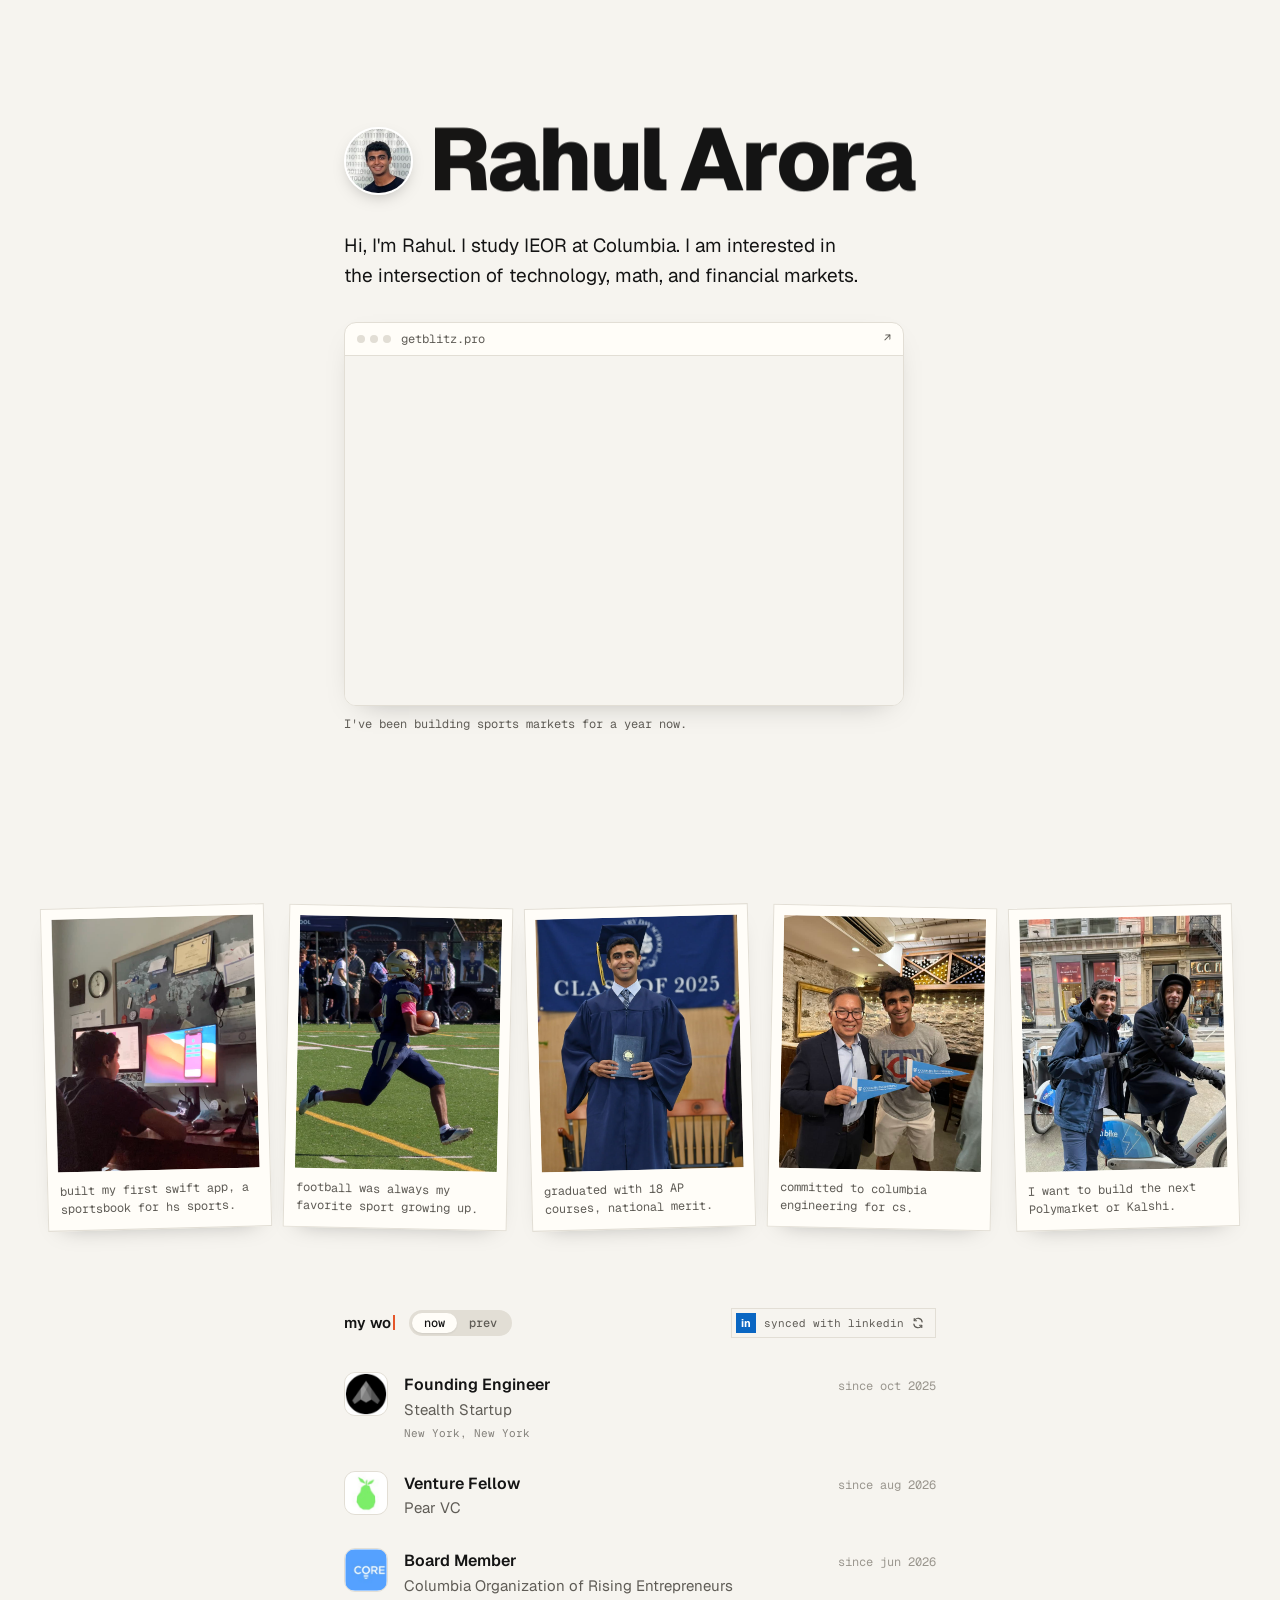
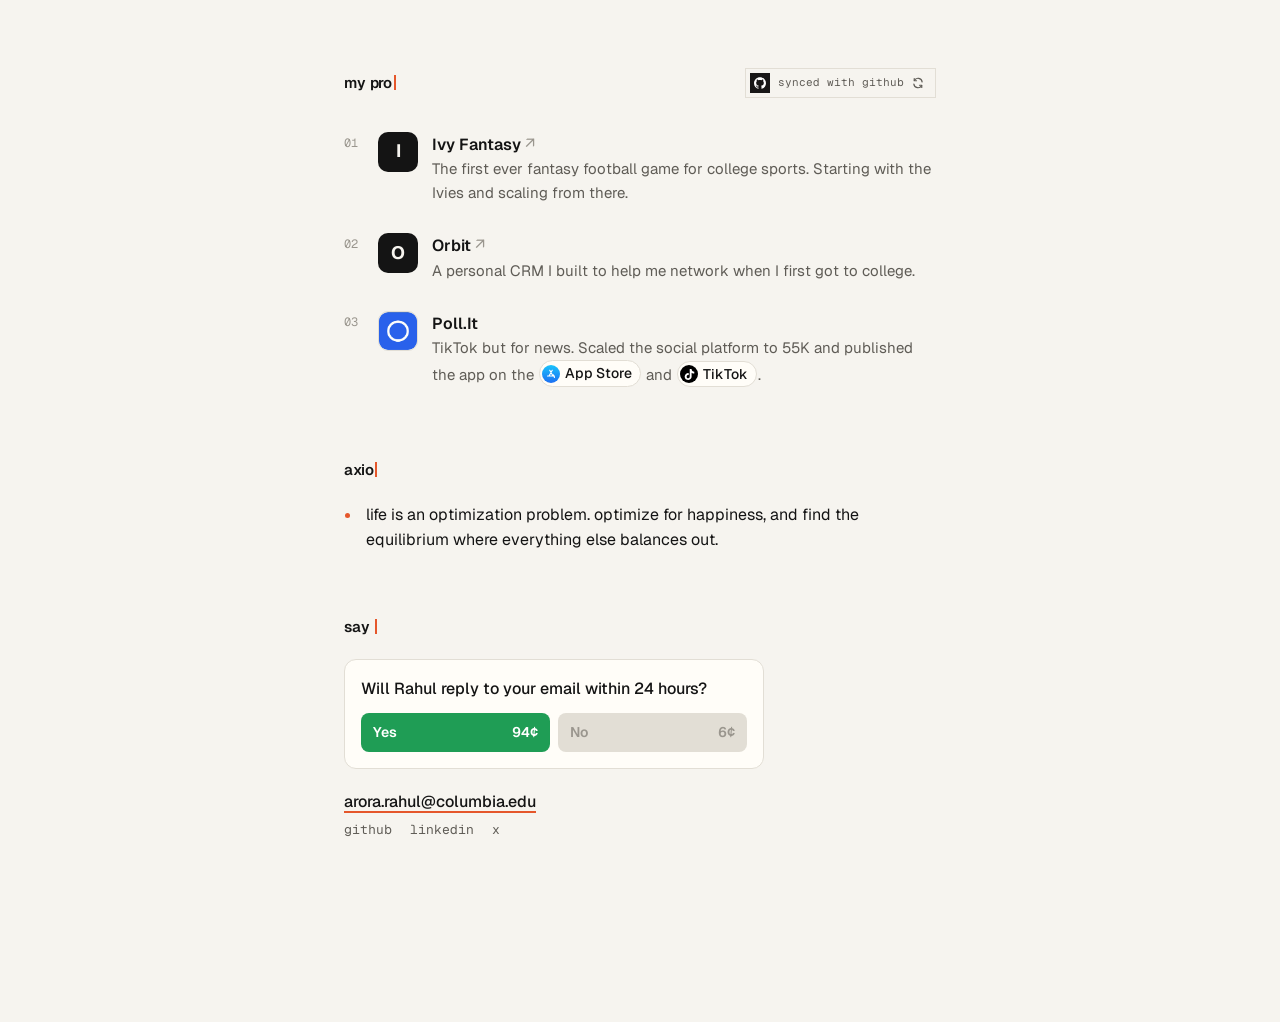
==== index.html @ 6a5eebfc "Rework projects: Ivy Fantasy, Orbit, Poll.It, plus a GitHub sync chip Co-Authored-By: Claude Opus 5." ====
<!DOCTYPE html>
<html lang="en">
<head>
    <meta charset="UTF-8">
    <meta name="viewport" content="width=device-width, initial-scale=1.0">
    <title>Rahul Arora</title>
    <meta name="description" content="Rahul Arora studies computer science at Columbia and builds products around markets, forecasting and sports.">
    <link rel="icon" type="image/png" href="favicon.png">
    <link rel="apple-touch-icon" href="favicon.png">
    <link rel="preconnect" href="https://fonts.googleapis.com">
    <link rel="preconnect" href="https://fonts.gstatic.com" crossorigin>
    <link href="https://fonts.googleapis.com/css2?family=Geist:wght@100..900&family=Geist+Mono:wght@400;500&display=swap" rel="stylesheet">
    <link rel="stylesheet" href="styles.css">
    <script>document.documentElement.classList.add('js');</script>
</head>
<body>
    <main class="page">

        <header class="hero">
            <h1 class="name" aria-label="Rahul Arora">
                <img class="avatar" src="avatar.jpg" alt="" width="240" height="240">
                <span class="word"><span class="l">R</span><span class="l">a</span><span class="l">h</span><span class="l">u</span><span class="l">l</span></span>
                <span class="word"><span class="l">A</span><span class="l">r</span><span class="l">o</span><span class="l">r</span><span class="l">a</span></span>
            </h1>
            <p class="intro">Hi, I'm Rahul. I study IEOR at Columbia. I am interested in the intersection of technology, math, and financial markets.</p>
            <figure class="site-preview">
                <a href="https://www.getblitz.pro/" target="_blank" rel="noopener noreferrer" aria-label="Open getblitz.pro">
                    <span class="sp-bar"><span class="sp-dots" aria-hidden="true"><i></i><i></i><i></i></span><span class="sp-url">getblitz.pro</span><span class="sp-open" aria-hidden="true">&nearr;</span></span>
                    <span class="sp-frame">
                        <iframe src="https://www.getblitz.pro/" title="Blitz website preview" loading="lazy" tabindex="-1" scrolling="no"></iframe>
                    </span>
                </a>
                <figcaption>I've been building sports markets for a year now.</figcaption>
            </figure>
        </header>

        <section class="block recap" aria-labelledby="recap">
            <div class="block-head">
                <h2 id="recap">my life.</h2>
                <div class="g-nav">
                    <button type="button" class="g-btn" data-dir="-1" aria-label="Previous photos">&larr;</button>
                    <button type="button" class="g-btn" data-dir="1" aria-label="Next photos">&rarr;</button>
                </div>
            </div>
            <ol class="gallery">
                <li class="g-card">
                    <figure>
                        <div class="g-media"><img src="gallery/coding.jpg" alt="Rahul coding at his desk in high school" loading="lazy"></div>
                        <figcaption>built my first swift app, a sportsbook for hs sports.</figcaption>
                    </figure>
                </li>
                <li class="g-card">
                    <figure>
                        <div class="g-media"><img src="gallery/football.jpg" alt="Rahul running with the ball in a football game" loading="lazy"></div>
                        <figcaption>football was always my favorite sport growing up.</figcaption>
                    </figure>
                </li>
                <li class="g-card">
                    <figure>
                        <div class="g-media"><img src="gallery/graduation.jpg" alt="Rahul in his cap and gown holding his diploma at graduation, class of 2025" loading="lazy"></div>
                        <figcaption>graduated with 18 AP courses, national merit.</figcaption>
                    </figure>
                </li>
                <li class="g-card">
                    <figure>
                        <div class="g-media"><img src="gallery/columbia.jpg" alt="Rahul holding Columbia Engineering pennants" loading="lazy"></div>
                        <figcaption>committed to columbia engineering for cs.</figcaption>
                    </figure>
                </li>
                <li class="g-card">
                    <figure>
                        <div class="g-media"><img src="gallery/draftiq.jpg" alt="Rahul with a friend on Citi Bikes in New York" loading="lazy"></div>
                        <figcaption>I want to build the next Polymarket or Kalshi.</figcaption>
                    </figure>
                </li>
            </ol>
        </section>

        <section class="block" aria-labelledby="lately">
            <div class="block-head">
                <h2 id="lately">my work.</h2>
                <div class="toggle" role="tablist" aria-label="Now or previously">
                    <span class="toggle-pill" aria-hidden="true"></span>
                    <button role="tab" aria-selected="true" data-tab="now">now</button>
                    <button role="tab" aria-selected="false" data-tab="prev">prev</button>
                </div>
                <a class="li-sync" href="https://www.linkedin.com/in/rarora2029/" target="_blank" rel="noopener noreferrer" aria-label="Synced with LinkedIn. Open my LinkedIn profile">
                    <span class="li-badge" aria-hidden="true">in</span>
                    <span class="li-text">synced with linkedin</span>
                    <svg class="li-spin" viewBox="0 0 16 16" width="12" height="12" fill="none" stroke="currentColor" stroke-width="1.6" stroke-linecap="round" stroke-linejoin="round" aria-hidden="true"><path d="M13.5 6.5A5.5 5.5 0 0 0 3.2 4.6"/><path d="M3 2v3h3"/><path d="M2.5 9.5a5.5 5.5 0 0 0 10.3 1.9"/><path d="M13 14v-3h-3"/></svg>
                </a>
            </div>

            <ol class="xps" data-panel="now">
                <li class="xp">
                    <span class="logo"><img src="logos/stealth.png" alt="" width="44" height="44"></span>
                    <div class="xp-body">
                        <div class="xp-top"><span class="xp-role">Founding Engineer</span><span class="xp-date">since oct 2025</span></div>
                        <span class="xp-org">Stealth Startup</span>
                        <span class="xp-loc">New York, New York</span>
                    </div>
                </li>
                <li class="xp">
                    <span class="logo"><img src="logos/pear.png" alt="" width="44" height="44"></span>
                    <div class="xp-body">
                        <div class="xp-top"><span class="xp-role">Venture Fellow</span><span class="xp-date">since aug 2026</span></div>
                        <span class="xp-org">Pear VC</span>
                    </div>
                </li>
                <li class="xp">
                    <span class="logo"><img src="logos/core.png" alt="" width="44" height="44"></span>
                    <div class="xp-body">
                        <div class="xp-top"><span class="xp-role">Board Member</span><span class="xp-date">since jun 2026</span></div>
                        <span class="xp-org">Columbia Organization of Rising Entrepreneurs</span>
                    </div>
                </li>
            </ol>

            <ol class="xps" data-panel="prev" hidden>
                <li class="xp">
                    <span class="logo"><img src="logos/cbl.png" alt="" width="44" height="44"></span>
                    <div class="xp-body">
                        <div class="xp-top"><span class="xp-role">Software Engineer</span><span class="xp-date">jan &ndash; may 2026</span></div>
                        <span class="xp-org">Columbia Build Lab</span>
                    </div>
                </li>
                <li class="xp">
                    <span class="logo"><img src="logos/keye.png" alt="" width="44" height="44"></span>
                    <div class="xp-body">
                        <div class="xp-top"><span class="xp-role">Tech Intern</span><span class="xp-date">aug &ndash; dec 2024</span></div>
                        <span class="xp-org">Keye (YC F24)</span>
                    </div>
                </li>
                <li class="xp">
                    <span class="logo"><img src="logos/cfg.png" alt="" width="44" height="44"></span>
                    <div class="xp-body">
                        <div class="xp-top"><span class="xp-role">Data Science Intern</span><span class="xp-date">jun &ndash; aug 2024</span></div>
                        <span class="xp-org">Coffee For Good Inc</span>
                    </div>
                </li>
            </ol>
        </section>

        <section class="block" aria-labelledby="projects">
            <div class="block-head">
                <h2 id="projects">my projects.</h2>
                <a class="li-sync gh" href="https://github.com/rarora2025" target="_blank" rel="noopener noreferrer" aria-label="Synced with GitHub. Open my GitHub profile">
                    <span class="li-badge" aria-hidden="true"><svg viewBox="0 0 24 24" width="12" height="12" fill="currentColor" aria-hidden="true"><path d="M12 .297c-6.63 0-12 5.373-12 12 0 5.303 3.438 9.8 8.205 11.385.6.113.82-.258.82-.577 0-.285-.01-1.04-.015-2.04-3.338.724-4.042-1.61-4.042-1.61C4.422 18.07 3.633 17.7 3.633 17.7c-1.087-.744.084-.729.084-.729 1.205.084 1.838 1.236 1.838 1.236 1.07 1.835 2.809 1.305 3.495.998.108-.776.417-1.305.76-1.605-2.665-.3-5.466-1.332-5.466-5.93 0-1.31.465-2.38 1.235-3.22-.135-.303-.54-1.523.105-3.176 0 0 1.005-.322 3.3 1.23.96-.267 1.98-.399 3-.405 1.02.006 2.04.138 3 .405 2.28-1.552 3.285-1.23 3.285-1.23.645 1.653.24 2.873.12 3.176.765.84 1.23 1.91 1.23 3.22 0 4.61-2.805 5.625-5.475 5.92.42.36.81 1.096.81 2.22 0 1.606-.015 2.896-.015 3.286 0 .315.21.69.825.57C20.565 22.092 24 17.592 24 12.297c0-6.627-5.373-12-12-12"/></svg></span>
                    <span class="li-text">synced with github</span>
                    <svg class="li-spin" viewBox="0 0 16 16" width="12" height="12" fill="none" stroke="currentColor" stroke-width="1.6" stroke-linecap="round" stroke-linejoin="round" aria-hidden="true"><path d="M13.5 6.5A5.5 5.5 0 0 0 3.2 4.6"/><path d="M3 2v3h3"/><path d="M2.5 9.5a5.5 5.5 0 0 0 10.3 1.9"/><path d="M13 14v-3h-3"/></svg>
                </a>
            </div>
            <ol class="work">
                <li>
                    <a href="https://www.ivyfantasy.com/" target="_blank" rel="noopener noreferrer">
                        <span class="mark" aria-hidden="true">I</span>
                        <span class="w-text"><span class="w-title">Ivy Fantasy <span class="arrow">&nearr;</span></span><span class="w-desc">The first ever fantasy football game for college sports. Starting with the Ivies and scaling from there.</span></span>
                    </a>
                </li>
                <li>
                    <a href="https://orbit-network-crm.vercel.app/" target="_blank" rel="noopener noreferrer">
                        <span class="mark" aria-hidden="true">O</span>
                        <span class="w-text"><span class="w-title">Orbit <span class="arrow">&nearr;</span></span><span class="w-desc">A personal CRM I built to help me network when I first got to college.</span></span>
                    </a>
                </li>
                <li>
                    <div class="w-item">
                        <img src="pollit.png" alt="" width="40" height="40">
                        <span class="w-text"><span class="w-title">Poll.It</span><span class="w-desc">TikTok but for news. Scaled the social platform to 55K and published the app on the <a class="chip-link" href="https://apps.apple.com/us/app/poll-it/id6748803572" target="_blank" rel="noopener noreferrer"><span class="chip-icon appstore"><svg viewBox="0 0 24 24" width="12" height="12" fill="none" stroke="currentColor" stroke-width="2.2" stroke-linecap="round" aria-hidden="true"><path d="M9.5 4.5 16 16M14.5 4.5 8 16M5 16h14M16.5 13.5 19 19"/></svg></span>App Store</a> and <a class="chip-link" href="https://www.tiktok.com/@pollit.app" target="_blank" rel="noopener noreferrer"><span class="chip-icon tiktok"><svg viewBox="0 0 24 24" width="11" height="11" fill="currentColor" aria-hidden="true"><path d="M12.525.02c1.31-.02 2.61-.01 3.91-.02.08 1.53.63 3.09 1.75 4.17 1.12 1.11 2.7 1.62 4.24 1.79v4.03c-1.44-.05-2.89-.35-4.2-.97-.57-.26-1.1-.59-1.62-.93-.01 2.92.01 5.84-.02 8.75-.08 1.4-.54 2.79-1.35 3.94-1.31 1.92-3.58 3.17-5.91 3.21-1.43.08-2.86-.31-4.08-1.03-2.02-1.19-3.44-3.37-3.65-5.71-.02-.5-.03-1-.01-1.49.18-1.9 1.12-3.72 2.58-4.96 1.66-1.44 3.98-2.13 6.15-1.72.02 1.48-.04 2.96-.04 4.44-.99-.32-2.15-.23-3.02.37-.63.41-1.11 1.04-1.36 1.75-.21.51-.15 1.07-.14 1.61.24 1.64 1.82 3.02 3.5 2.87 1.12-.01 2.19-.66 2.77-1.61.19-.33.4-.67.41-1.06.1-1.79.06-3.57.07-5.36.01-4.03-.01-8.05.02-12.07z"/></svg></span>TikTok</a>.</span></span>
                    </div>
                </li>
            </ol>
        </section>

        <section class="block" aria-labelledby="axioms">
            <h2 id="axioms">axioms.</h2>
            <ul class="bullets">
                <li>life is an optimization problem. optimize for happiness, and find the equilibrium where everything else balances out.</li>
            </ul>
        </section>

        <section class="block" aria-labelledby="hi">
            <h2 id="hi">say hi :)</h2>

            <div class="market">
                <p class="m-q">Will Rahul reply to your email within 24 hours?</p>
                <div class="m-row">
                    <a class="m-yes" href="mailto:arora.rahul@columbia.edu">Yes <span>94&cent;</span></a>
                    <span class="m-no">No <span>6&cent;</span></span>
                </div>
            </div>

            <p class="contact"><a href="mailto:arora.rahul@columbia.edu">arora.rahul@columbia.edu</a></p>
            <p class="links">
                <a href="https://github.com/rarora2025" target="_blank" rel="noopener noreferrer">github</a>
                <a href="https://www.linkedin.com/in/rarora2029/" target="_blank" rel="noopener noreferrer">linkedin</a>
                <a href="https://x.com/rahulsarora" target="_blank" rel="noopener noreferrer">x</a>
            </p>
        </section>

        <footer class="foot">
            <p>Columbia CS &middot; CORE board &middot; Almaworks &middot; CDSS</p>
        </footer>
    </main>
    <script src="main.js"></script>
</body>
</html>
---- styles.css ----
:root {
    --paper: #f6f4ef;
    --ink: #141414;
    --soft: #5f5c56;
    --faint: #9a968e;
    --line: #e2ded5;
    --court: #e5572b;
    --card: #fffdf8;
    --sans: 'Geist', system-ui, -apple-system, sans-serif;
    --mono: 'Geist Mono', ui-monospace, monospace;
    color-scheme: light;
}

@media (prefers-color-scheme: dark) {
    :root {
        --paper: #121211;
        --ink: #f1efe9;
        --soft: #aaa69d;
        --faint: #6f6b64;
        --line: #2a2926;
        --court: #ff7043;
        --card: #1a1a18;
        color-scheme: dark;
    }
}

*, *::before, *::after { box-sizing: border-box; }

body {
    margin: 0;
    overflow-x: clip;
    background: var(--paper);
    color: var(--ink);
    font-family: var(--sans);
    font-size: 16px;
    line-height: 1.6;
    -webkit-font-smoothing: antialiased;
}

a { color: inherit; }
h1, h2, p { margin: 0; }
::selection { background: var(--court); color: #fff; }

.page {
    max-width: 640px;
    margin: 0 auto;
    padding: 0 24px 64px;
}

/* Hero: the letters are physics objects, see main.js */
.hero {
    position: relative;
    padding: 120px 0 56px;
}

.name {
    font-size: clamp(36px, 12vw, 88px);
    white-space: nowrap;
    font-weight: 800;
    letter-spacing: -0.045em;
    cursor: default;
    line-height: .9;
    user-select: none;
    -webkit-user-select: none;
}

.word { display: inline-block; }

/* Round photo beside the name, sized off the name's font size */
.avatar {
    display: inline-block;
    width: .78em;
    height: .78em;
    margin-right: .02em;
    vertical-align: -.06em;
    border-radius: 50%;
    border: 2px solid #fff;
    box-shadow: 0 6px 18px -8px rgba(0,0,0,.35);
    object-fit: cover;
}

.js .avatar { opacity: 0; transform: scale(.85); transition: opacity .8s ease, transform .8s cubic-bezier(.2,.8,.2,1); }
.js .ready .avatar { opacity: 1; transform: none; }

.l {
    display: inline-block;
    font-variation-settings: "wght" 800;
    will-change: transform;
}

/* Intro: letters rise into place one after another */
.js .l { opacity: 0; transform: translateY(40%); }
.js .ready .l {
    opacity: 1;
    transform: none;
    transition: opacity .7s ease, transform .9s cubic-bezier(.2, .8, .2, 1);
    transition-delay: calc(var(--i) * 45ms);
}

.js .live .l { transition: none; }

.intro {
    margin-top: 32px;
    max-width: 520px;
    font-size: 19px;
    line-height: 1.55;
}

.hint {
    margin-top: 16px;
    color: var(--faint);
    font-family: var(--mono);
    font-size: 12px;
}

/* Blitz preview: a live, scaled-down view of the site in a browser frame */
.site-preview { margin: 32px 0 0; max-width: 560px; }

.site-preview a {
    display: block;
    border: 1px solid var(--line);
    border-radius: 12px;
    overflow: hidden;
    background: var(--card);
    text-decoration: none;
    box-shadow: 0 10px 30px -18px rgba(0,0,0,.35);
    transition: transform .2s ease, border-color .2s ease;
}

.site-preview a:hover { transform: translateY(-2px); border-color: var(--court); }

.sp-bar {
    display: flex;
    align-items: center;
    gap: 10px;
    padding: 8px 12px;
    border-bottom: 1px solid var(--line);
    font: 12px var(--mono);
    color: var(--soft);
}

.sp-dots { display: flex; gap: 5px; }
.sp-dots i { width: 8px; height: 8px; border-radius: 50%; background: var(--line); }
.sp-url { flex: 1; }
.site-preview a:hover .sp-open { color: var(--court); }

.sp-frame {
    position: relative;
    display: block;
    aspect-ratio: 16 / 10;
    overflow: hidden;
    background: var(--paper);
}

.sp-frame iframe {
    position: absolute;
    top: 0;
    left: 0;
    width: 200%;
    height: 200%;
    border: 0;
    transform: scale(.5);
    transform-origin: 0 0;
    pointer-events: none;
}

.site-preview figcaption {
    margin-top: 10px;
    color: var(--soft);
    font: 12px var(--mono);
}

/* Sections */
.block { padding: 48px 0 8px; }

h2 {
    font-size: 15px;
    font-weight: 600;
    letter-spacing: -0.01em;
    margin-bottom: 20px;
}

.block-head {
    display: flex;
    align-items: center;
    gap: 14px;
    margin-bottom: 20px;
}

.block-head h2 { margin: 0; }

.toggle {
    position: relative;
    display: inline-flex;
    padding: 3px;
    border-radius: 999px;
    background: var(--line);
}

/* LinkedIn chip beside "my work": links to the profile, the arrows turn as if syncing */
.li-sync {
    margin-left: auto;
    display: inline-flex;
    align-items: center;
    gap: 8px;
    padding: 4px 11px 4px 4px;
    border: 1px solid var(--line);
    border-radius: 0;
    color: var(--soft);
    font-family: var(--mono);
    font-size: 11px;
    text-decoration: none;
    white-space: nowrap;
    transition: color .25s, border-color .25s, background-color .25s;
}

.li-badge {
    display: grid;
    place-items: center;
    width: 20px;
    height: 20px;
    border-radius: 0;
    background: #0a66c2;
    color: #fff;
    font-family: var(--sans, inherit);
    font-weight: 700;
    font-size: 11px;
    letter-spacing: -.02em;
}

.li-spin { transform-origin: 50% 50%; }
.li-sync.in .li-spin { animation: li-turn 1.1s cubic-bezier(.6,0,.3,1) .5s 2; }
.li-sync:hover { color: var(--ink); border-color: #0a66c2; background: color-mix(in srgb, #0a66c2 6%, transparent); }
.li-sync.gh .li-badge { background: #181717; }
.li-sync.gh:hover { border-color: var(--ink); background: color-mix(in srgb, var(--ink) 5%, transparent); }
.li-sync:hover .li-spin { animation: li-turn .9s cubic-bezier(.6,0,.3,1) infinite; }

@keyframes li-turn { to { transform: rotate(360deg); } }

/* The white pill slides between "now" and "prev" */
.toggle-pill {
    position: absolute;
    top: 3px;
    left: 3px;
    height: calc(100% - 6px);
    width: var(--w, 44px);
    transform: translateX(var(--x, 0));
    border-radius: 999px;
    background: var(--card);
    box-shadow: 0 1px 2px rgba(0,0,0,.08);
    transition: transform .35s cubic-bezier(.2, .8, .2, 1), width .35s cubic-bezier(.2, .8, .2, 1);
}

.toggle button {
    position: relative;
    border: 0;
    padding: 2px 12px;
    border-radius: 999px;
    background: transparent;
    color: var(--soft);
    font: 500 12px var(--mono);
    cursor: pointer;
    transition: color .25s ease;
}

.toggle button[aria-selected="true"] { color: var(--ink); }

/* Experience list */
.xps { list-style: none; margin: 0; padding: 0; }

.xp {
    display: flex;
    gap: 16px;
    padding: 14px 12px;
    margin: 0 -12px;
    border-radius: 14px;
    transition: background-color .2s ease;
}

.xp:hover { background: var(--card); }

.logo {
    position: relative;
    display: grid;
    place-items: center;
    flex-shrink: 0;
    width: 44px;
    height: 44px;
    border-radius: 11px;
    overflow: hidden;
    background: #fff;
    border: 1px solid var(--line);
    transition: transform .25s ease;
}

.xp:hover .logo { transform: rotate(-4deg) scale(1.05); }
.logo img { width: 100%; height: 100%; object-fit: cover; }

/* Letter tile for companies without a logo file yet */
.logo.mono { background: var(--c); border-color: transparent; }
.logo.mono::before {
    content: attr(data-mono);
    color: #fff;
    font-weight: 700;
    font-size: 19px;
}
.logo.mono img { position: absolute; inset: 0; background: #fff; padding: 6px; object-fit: contain; }

.xp-body { flex: 1; min-width: 0; }

.xp-top {
    display: flex;
    justify-content: space-between;
    align-items: baseline;
    gap: 16px;
}

.xp-role { font-weight: 600; }

.xp-date {
    display: inline-flex;
    align-items: center;
    gap: 6px;
    flex-shrink: 0;
    color: var(--faint);
    font-family: var(--mono);
    font-size: 12px;
}

.xp-org { display: block; color: var(--soft); font-size: 15px; }
.xp-loc { display: block; color: var(--soft); opacity: .75; font-family: var(--mono); font-size: 11px; margin-top: 3px; }
.xp p { color: var(--soft); font-size: 15px; margin-top: 4px; }

/* Recap gallery: a sideways strip of photos with captions, oldest first */
.recap { padding-top: 72px; }

.g-nav { margin-left: auto; display: flex; gap: 6px; }

.g-btn {
    width: 30px;
    height: 30px;
    border: 1px solid var(--line);
    border-radius: 50%;
    background: var(--card);
    color: var(--soft);
    cursor: pointer;
    transition: color .2s ease, border-color .2s ease;
}

.g-btn:hover { color: var(--court); border-color: var(--court); }

.gallery {
    list-style: none;
    display: flex;
    gap: 18px;
    width: 100vw;
    margin: 0 0 0 calc(50% - 50vw);
    padding: 8px 24px 24px;
    overflow-x: auto;
    scroll-snap-type: x mandatory;
    scroll-padding: 0 24px;
    scrollbar-width: none;
}

.gallery::-webkit-scrollbar { display: none; }

.g-card {
    flex: 0 0 224px;
    scroll-snap-align: start;
}

/* auto margins center the row when it fits and still scroll cleanly when it doesn't */
.g-card:first-child { margin-left: auto; }
.g-card:last-child { margin-right: auto; }

.g-nav[hidden] { display: none; }

.g-card figure {
    margin: 0;
    padding: 10px 10px 0;
    background: var(--card);
    border: 1px solid var(--line);
    box-shadow: 0 10px 24px -16px rgba(0,0,0,.35);
    transform: rotate(var(--tilt, 0deg));
    transition: transform .3s cubic-bezier(.2, .8, .2, 1);
}

.g-card:nth-child(odd) figure { --tilt: -1.5deg; }
.g-card:nth-child(even) figure { --tilt: 1.2deg; }
.g-card figure:hover { transform: rotate(0) translateY(-4px); }

.g-media {
    aspect-ratio: 4 / 5;
    overflow: hidden;
    background: var(--line);
}

.g-media img { width: 100%; height: 100%; object-fit: cover; display: block; }

.g-text {
    display: flex;
    flex-direction: column;
    justify-content: center;
    align-items: center;
    height: 100%;
    background: #1f9d55;
    color: #fff;
}

.g-odds { font-size: 56px; font-weight: 800; letter-spacing: -0.04em; }
.g-sub { font: 12px var(--mono); letter-spacing: .1em; text-transform: uppercase; opacity: .8; }

.g-card figcaption {
    padding: 10px 2px 12px;
    color: var(--soft);
    font: 12px/1.5 var(--mono);
}

.g-num { display: block; color: var(--court); margin-bottom: 2px; }

/* Text reveal: blocks fade up out of a blur as they scroll in (see main.js) */
.rv { opacity: 0; filter: blur(8px); transform: translateY(14px); }
.rv.in {
    opacity: 1;
    filter: none;
    transform: none;
    transition: opacity .9s ease, filter .9s ease, transform .9s cubic-bezier(.2, .8, .2, 1);
    transition-delay: var(--d, 0ms);
}

/* Intro words resolve one at a time */
.w { display: inline-block; opacity: 0; filter: blur(6px); transform: translateY(.35em); }
.in .w, .w.in {
    opacity: 1;
    filter: none;
    transform: none;
    transition: opacity .8s ease, filter .8s ease, transform .8s cubic-bezier(.2, .8, .2, 1);
    transition-delay: var(--d, 0ms);
}

/* Headings type themselves out */
.typing::after {
    content: "";
    display: inline-block;
    width: 2px;
    height: 1em;
    margin-left: 2px;
    vertical-align: -2px;
    background: var(--court);
    animation: caret .8s steps(1) infinite;
}

@keyframes caret { 50% { opacity: 0; } }

/* Work */
.work {
    list-style: none;
    margin: 0;
    padding: 0;
    counter-reset: w;
}

.work li { counter-increment: w; }

.work > li > a, .work .w-item {
    display: flex;
    align-items: flex-start;
    gap: 14px;
    padding: 14px 12px;
    margin: 0 -12px;
    border-radius: 12px;
    text-decoration: none;
    transition: background-color .15s ease;
}

.work > li > a::before, .work .w-item::before {
    content: counter(w, decimal-leading-zero);
    padding-top: 2px;
    width: 20px;
    flex-shrink: 0;
    color: var(--faint);
    font-family: var(--mono);
    font-size: 12px;
}

.work > li > a:hover { background: var(--card); }

.mark {
    display: grid;
    place-items: center;
    width: 40px;
    height: 40px;
    flex-shrink: 0;
    border-radius: 10px;
    background: var(--ink);
    color: var(--paper);
    font-weight: 700;
    font-size: 18px;
}

.work img {
    width: 40px;
    height: 40px;
    flex-shrink: 0;
    border-radius: 10px;
    object-fit: cover;
    background: #fff;
    border: 1px solid var(--line);
}

.w-text { display: flex; flex-direction: column; }
.w-title { font-weight: 600; }
.w-desc { color: var(--soft); font-size: 15px; }

/* Inline logo links inside a description, e.g. App Store and TikTok */
.work .chip-link {
    display: inline-flex;
    align-items: center;
    gap: 5px;
    margin: 0 1px;
    padding: 1px 8px 1px 2px;
    border-radius: 999px;
    border: 1px solid var(--line);
    background: var(--card);
    color: var(--ink);
    font-size: 14px;
    font-weight: 500;
    text-decoration: none;
    vertical-align: 1px;
    transition: border-color .15s ease, transform .15s ease;
}
.work .chip-link:hover { border-color: var(--ink); transform: translateY(-1px); background: var(--card); }
.chip-icon {
    display: grid;
    place-items: center;
    width: 18px;
    height: 18px;
    border-radius: 999px;
    color: #fff;
}
.chip-icon.appstore { background: linear-gradient(180deg, #19c3fb, #1d6ff2); }
.chip-icon.tiktok { background: #000; }

.arrow {
    display: inline-block;
    color: var(--faint);
    font-weight: 400;
    transition: transform .15s ease, color .15s ease;
}

.work > li > a:hover .arrow { color: var(--court); transform: translate(2px, -2px); }

.bullets { margin: 0; padding-left: 18px; }
.bullets li { padding-left: 4px; margin-bottom: 6px; }
.bullets li::marker { color: var(--court); }

/* Prediction market card */
.market {
    padding: 16px;
    border-radius: 12px;
    background: var(--card);
    border: 1px solid var(--line);
    max-width: 420px;
}

.m-q { font-weight: 500; }

.m-row { display: flex; gap: 8px; margin-top: 12px; }

.m-yes, .m-no {
    flex: 1;
    display: flex;
    justify-content: space-between;
    padding: 8px 12px;
    border-radius: 8px;
    font-weight: 600;
    font-size: 14px;
    text-decoration: none;
}

.m-yes { background: #1f9d55; color: #fff; transition: filter .15s ease; }
.m-yes:hover { filter: brightness(1.1); }
.m-no { background: var(--line); color: var(--faint); }

.contact { margin-top: 20px; font-weight: 500; }
.contact a { text-decoration-color: var(--court); text-underline-offset: 4px; text-decoration-thickness: 2px; }

.links { margin-top: 6px; display: flex; gap: 18px; font-family: var(--mono); font-size: 13px; }
.links a { color: var(--soft); text-decoration: none; }
.links a:hover { color: var(--court); }

.foot {
    margin-top: 72px;
    padding-top: 20px;
    border-top: 1px solid var(--line);
    color: var(--faint);
    font: 12px var(--mono);
}

@media (max-width: 520px) {
    .li-text { display: none; }
    .li-sync { padding-right: 9px; }
    .hero { padding-top: 72px; }
    .intro { font-size: 17px; }
    .xp-top { flex-direction: column; gap: 0; }
    .g-card { flex-basis: 200px; }
}


@media (prefers-reduced-motion: reduce) {
    .li-spin { animation: none !important; }
}
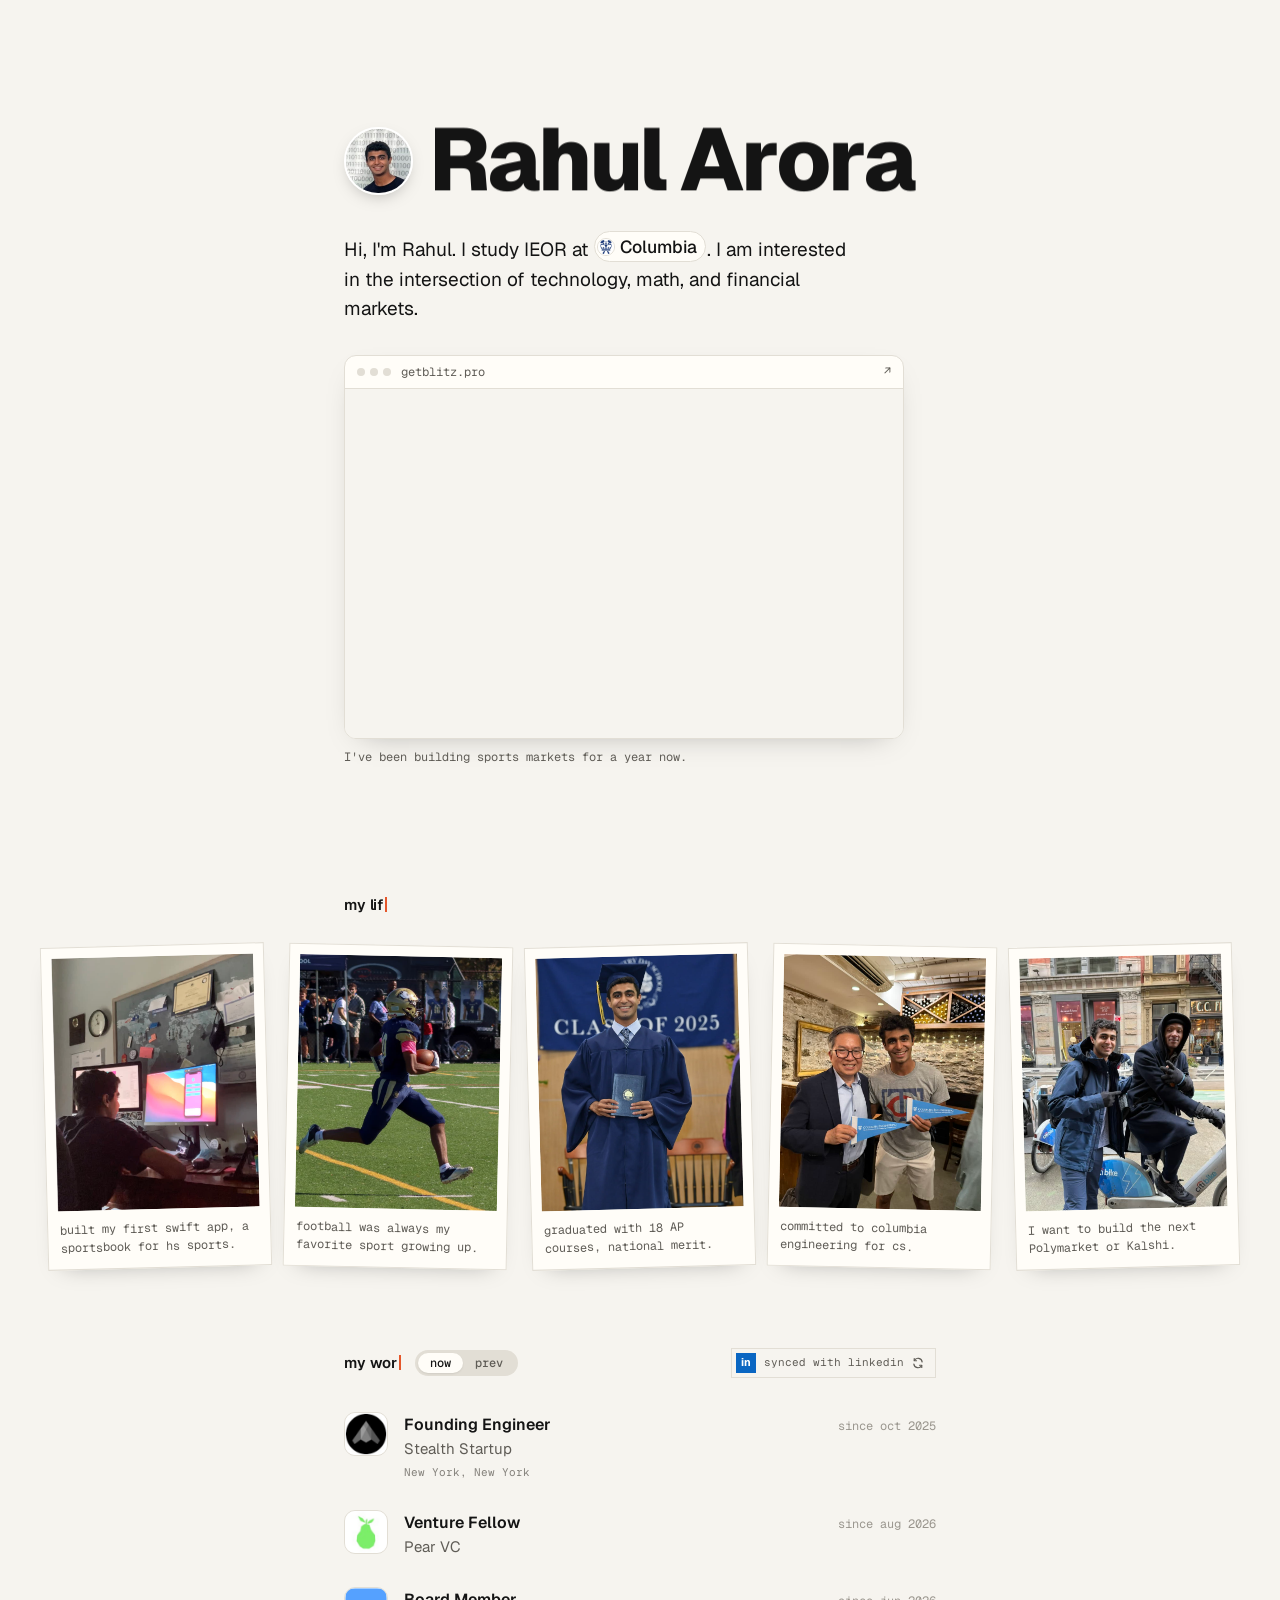
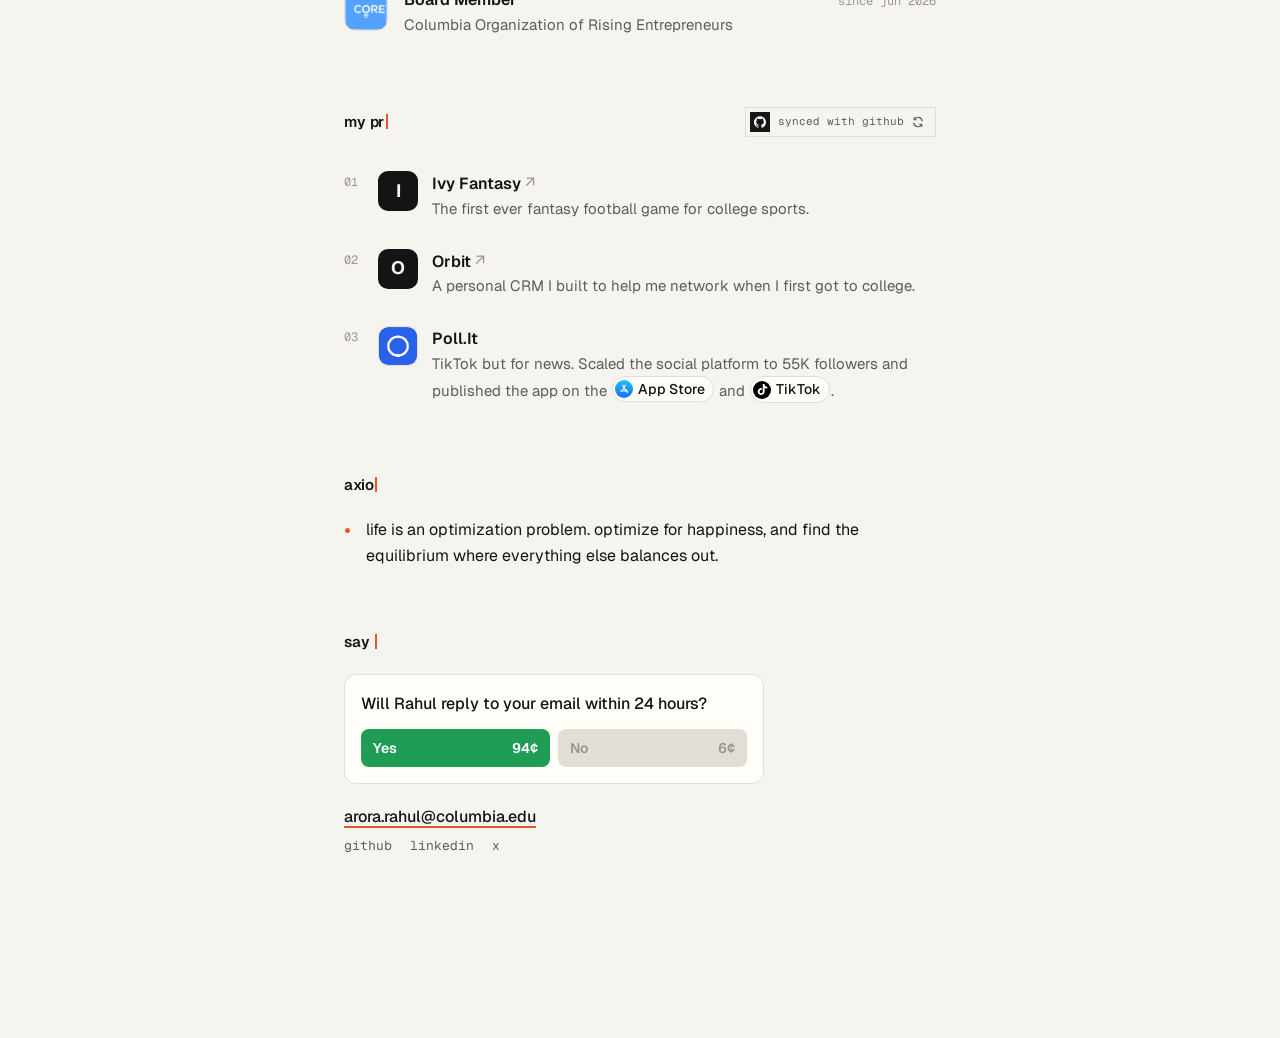
==== commit 586f9419: "Columbia pill in intro, project favicons, copy tweaks Co-Authored-By: Claude Opus 5.5 <noreply@anthr" ====
--- a/index.html
+++ b/index.html
@@ -22,7 +22,7 @@
                 <span class="word"><span class="l">R</span><span class="l">a</span><span class="l">h</span><span class="l">u</span><span class="l">l</span></span>
                 <span class="word"><span class="l">A</span><span class="l">r</span><span class="l">o</span><span class="l">r</span><span class="l">a</span></span>
             </h1>
-            <p class="intro">Hi, I'm Rahul. I study IEOR at Columbia. I am interested in the intersection of technology, math, and financial markets.</p>
+            <p class="intro">Hi, I'm Rahul. I study IEOR at <a class="chip-link" href="https://www.columbia.edu/" target="_blank" rel="noopener noreferrer"><span class="chip-icon crest"><img src="celogo.jpeg" alt=""></span>Columbia</a>. I am interested in the intersection of technology, math, and financial markets.</p>
             <figure class="site-preview">
                 <a href="https://www.getblitz.pro/" target="_blank" rel="noopener noreferrer" aria-label="Open getblitz.pro">
                     <span class="sp-bar"><span class="sp-dots" aria-hidden="true"><i></i><i></i><i></i></span><span class="sp-url">getblitz.pro</span><span class="sp-open" aria-hidden="true">&nearr;</span></span>
@@ -153,20 +153,20 @@
             <ol class="work">
                 <li>
                     <a href="https://www.ivyfantasy.com/" target="_blank" rel="noopener noreferrer">
-                        <span class="mark" aria-hidden="true">I</span>
-                        <span class="w-text"><span class="w-title">Ivy Fantasy <span class="arrow">&nearr;</span></span><span class="w-desc">The first ever fantasy football game for college sports. Starting with the Ivies and scaling from there.</span></span>
+                        <span class="mark fav" aria-hidden="true">I<img src="https://www.google.com/s2/favicons?domain=ivyfantasy.com&amp;sz=128" alt="" width="40" height="40" onerror="this.remove()"></span>
+                        <span class="w-text"><span class="w-title">Ivy Fantasy <span class="arrow">&nearr;</span></span><span class="w-desc">The first ever fantasy football game for college sports.</span></span>
                     </a>
                 </li>
                 <li>
                     <a href="https://orbit-network-crm.vercel.app/" target="_blank" rel="noopener noreferrer">
-                        <span class="mark" aria-hidden="true">O</span>
+                        <span class="mark fav" aria-hidden="true">O<img src="https://www.google.com/s2/favicons?domain=orbit-network-crm.vercel.app&amp;sz=128" alt="" width="40" height="40" onerror="this.remove()"></span>
                         <span class="w-text"><span class="w-title">Orbit <span class="arrow">&nearr;</span></span><span class="w-desc">A personal CRM I built to help me network when I first got to college.</span></span>
                     </a>
                 </li>
                 <li>
                     <div class="w-item">
                         <img src="pollit.png" alt="" width="40" height="40">
-                        <span class="w-text"><span class="w-title">Poll.It</span><span class="w-desc">TikTok but for news. Scaled the social platform to 55K and published the app on the <a class="chip-link" href="https://apps.apple.com/us/app/poll-it/id6748803572" target="_blank" rel="noopener noreferrer"><span class="chip-icon appstore"><svg viewBox="0 0 24 24" width="12" height="12" fill="none" stroke="currentColor" stroke-width="2.2" stroke-linecap="round" aria-hidden="true"><path d="M9.5 4.5 16 16M14.5 4.5 8 16M5 16h14M16.5 13.5 19 19"/></svg></span>App Store</a> and <a class="chip-link" href="https://www.tiktok.com/@pollit.app" target="_blank" rel="noopener noreferrer"><span class="chip-icon tiktok"><svg viewBox="0 0 24 24" width="11" height="11" fill="currentColor" aria-hidden="true"><path d="M12.525.02c1.31-.02 2.61-.01 3.91-.02.08 1.53.63 3.09 1.75 4.17 1.12 1.11 2.7 1.62 4.24 1.79v4.03c-1.44-.05-2.89-.35-4.2-.97-.57-.26-1.1-.59-1.62-.93-.01 2.92.01 5.84-.02 8.75-.08 1.4-.54 2.79-1.35 3.94-1.31 1.92-3.58 3.17-5.91 3.21-1.43.08-2.86-.31-4.08-1.03-2.02-1.19-3.44-3.37-3.65-5.71-.02-.5-.03-1-.01-1.49.18-1.9 1.12-3.72 2.58-4.96 1.66-1.44 3.98-2.13 6.15-1.72.02 1.48-.04 2.96-.04 4.44-.99-.32-2.15-.23-3.02.37-.63.41-1.11 1.04-1.36 1.75-.21.51-.15 1.07-.14 1.61.24 1.64 1.82 3.02 3.5 2.87 1.12-.01 2.19-.66 2.77-1.61.19-.33.4-.67.41-1.06.1-1.79.06-3.57.07-5.36.01-4.03-.01-8.05.02-12.07z"/></svg></span>TikTok</a>.</span></span>
+                        <span class="w-text"><span class="w-title">Poll.It</span><span class="w-desc">TikTok but for news. Scaled the social platform to 55K followers and published the app on the <a class="chip-link" href="https://apps.apple.com/us/app/poll-it/id6748803572" target="_blank" rel="noopener noreferrer"><span class="chip-icon appstore"><svg viewBox="0 0 24 24" width="12" height="12" fill="none" stroke="currentColor" stroke-width="2.2" stroke-linecap="round" aria-hidden="true"><path d="M9.5 4.5 16 16M14.5 4.5 8 16M5 16h14M16.5 13.5 19 19"/></svg></span>App Store</a> and <a class="chip-link" href="https://www.tiktok.com/@pollit.app" target="_blank" rel="noopener noreferrer"><span class="chip-icon tiktok"><svg viewBox="0 0 24 24" width="11" height="11" fill="currentColor" aria-hidden="true"><path d="M12.525.02c1.31-.02 2.61-.01 3.91-.02.08 1.53.63 3.09 1.75 4.17 1.12 1.11 2.7 1.62 4.24 1.79v4.03c-1.44-.05-2.89-.35-4.2-.97-.57-.26-1.1-.59-1.62-.93-.01 2.92.01 5.84-.02 8.75-.08 1.4-.54 2.79-1.35 3.94-1.31 1.92-3.58 3.17-5.91 3.21-1.43.08-2.86-.31-4.08-1.03-2.02-1.19-3.44-3.37-3.65-5.71-.02-.5-.03-1-.01-1.49.18-1.9 1.12-3.72 2.58-4.96 1.66-1.44 3.98-2.13 6.15-1.72.02 1.48-.04 2.96-.04 4.44-.99-.32-2.15-.23-3.02.37-.63.41-1.11 1.04-1.36 1.75-.21.51-.15 1.07-.14 1.61.24 1.64 1.82 3.02 3.5 2.87 1.12-.01 2.19-.66 2.77-1.61.19-.33.4-.67.41-1.06.1-1.79.06-3.57.07-5.36.01-4.03-.01-8.05.02-12.07z"/></svg></span>TikTok</a>.</span></span>
                     </div>
                 </li>
             </ol>
--- a/styles.css
+++ b/styles.css
@@ -513,7 +513,7 @@
 .w-desc { color: var(--soft); font-size: 15px; }
 
 /* Inline logo links inside a description, e.g. App Store and TikTok */
-.work .chip-link {
+.chip-link {
     display: inline-flex;
     align-items: center;
     gap: 5px;
@@ -529,7 +529,7 @@
     vertical-align: 1px;
     transition: border-color .15s ease, transform .15s ease;
 }
-.work .chip-link:hover { border-color: var(--ink); transform: translateY(-1px); background: var(--card); }
+.chip-link:hover { border-color: var(--ink); transform: translateY(-1px); background: var(--card); }
 .chip-icon {
     display: grid;
     place-items: center;
@@ -540,6 +540,13 @@
 }
 .chip-icon.appstore { background: linear-gradient(180deg, #19c3fb, #1d6ff2); }
 .chip-icon.tiktok { background: #000; }
+.chip-icon.crest { background: #fff; border: 1px solid var(--line); overflow: hidden; }
+.chip-icon img { width: 100%; height: 100%; object-fit: cover; }
+.intro .chip-link { font-size: .92em; vertical-align: .08em; }
+
+/* Project favicon over a letter fallback */
+.mark.fav { position: relative; overflow: hidden; }
+.work .mark.fav img { position: absolute; inset: 0; width: 100%; height: 100%; padding: 6px; border-radius: 0; object-fit: contain; background: #fff; }
 
 .arrow {
     display: inline-block;
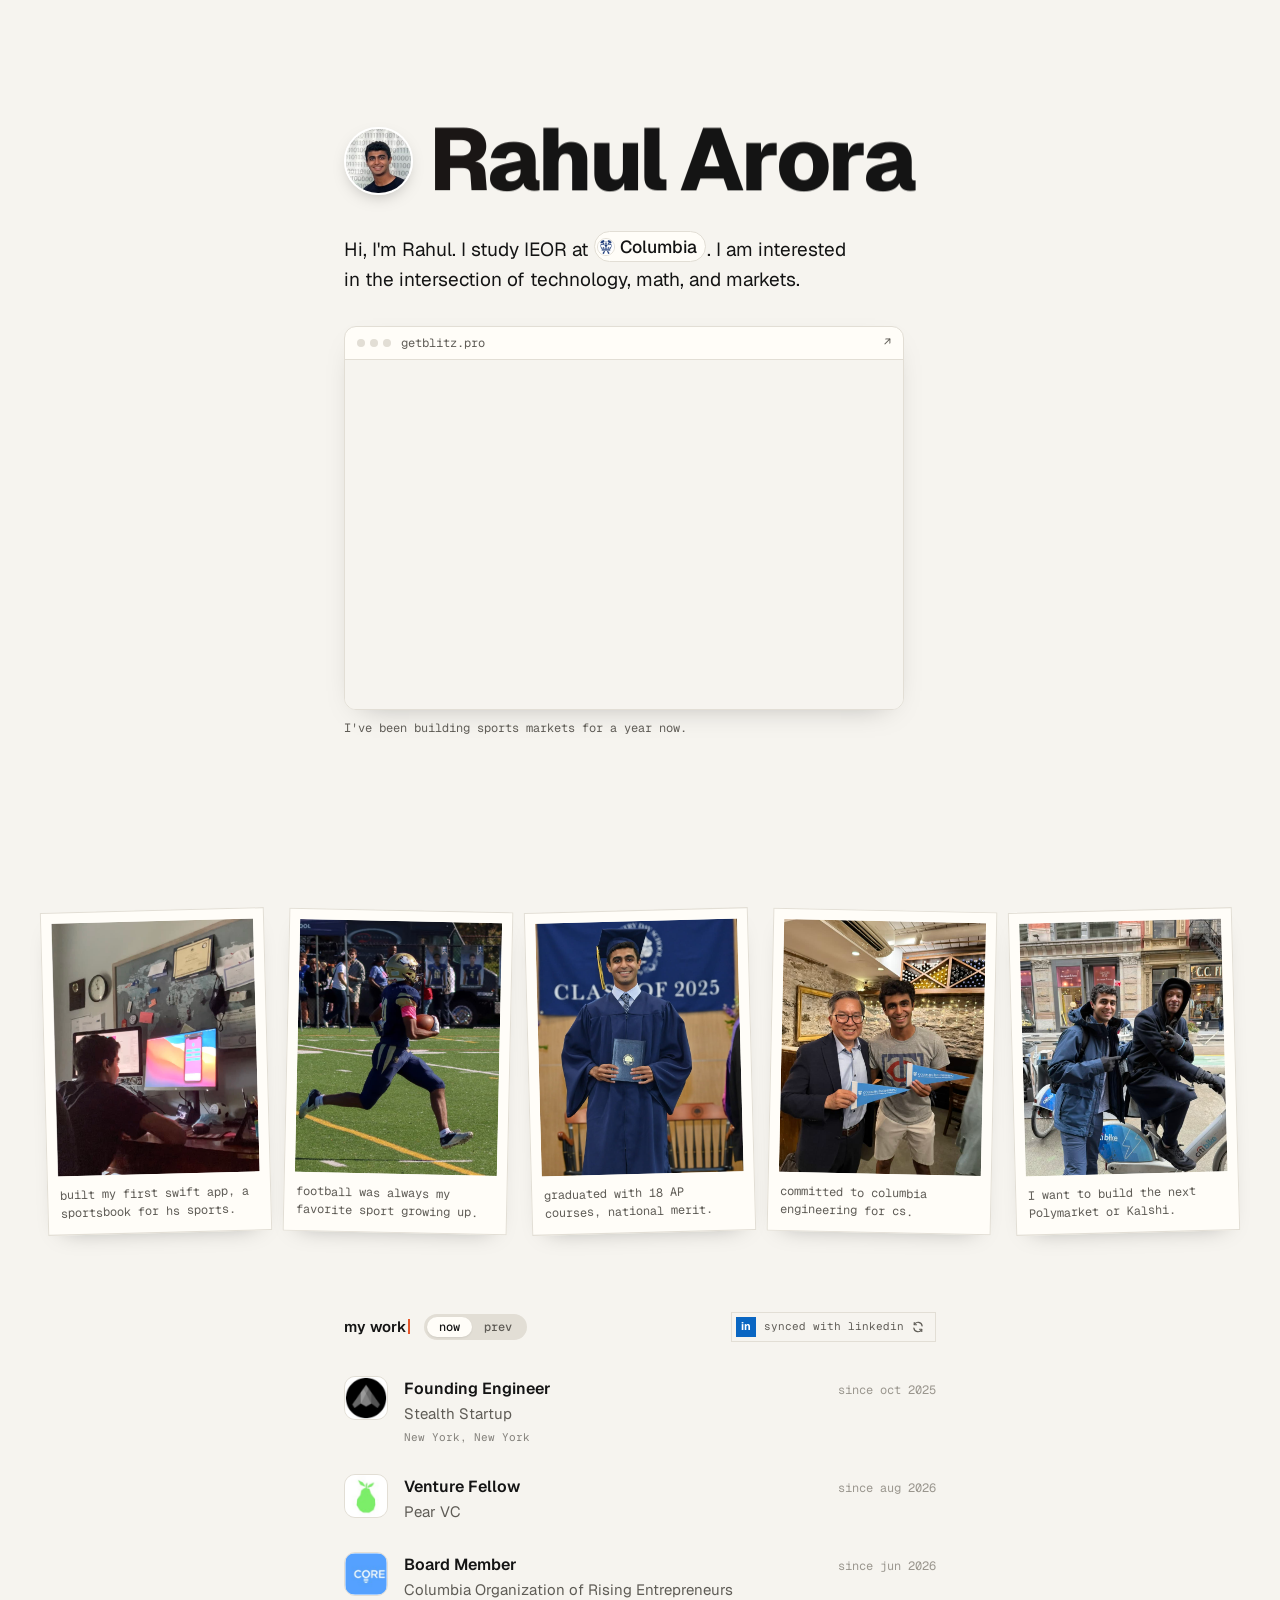
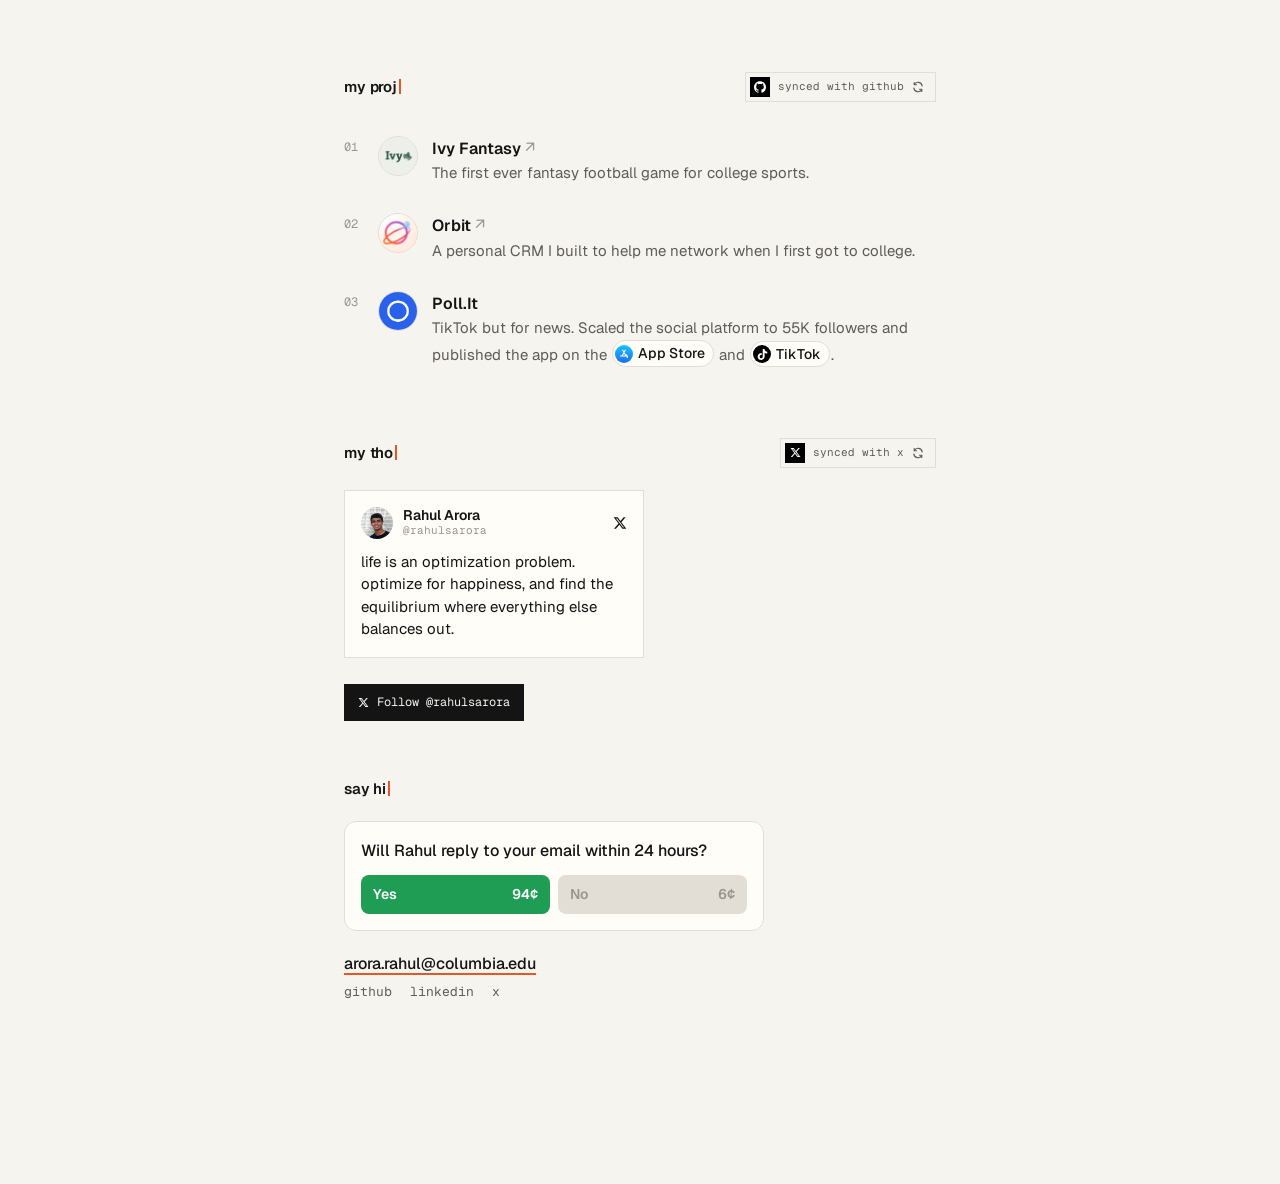
==== commit de1efc2a: "Circular project logos, my thoughts section with X posts and follow button Co-Authored-By: Claude Op" ====
--- a/index.html
+++ b/index.html
@@ -22,7 +22,7 @@
                 <span class="word"><span class="l">R</span><span class="l">a</span><span class="l">h</span><span class="l">u</span><span class="l">l</span></span>
                 <span class="word"><span class="l">A</span><span class="l">r</span><span class="l">o</span><span class="l">r</span><span class="l">a</span></span>
             </h1>
-            <p class="intro">Hi, I'm Rahul. I study IEOR at <a class="chip-link" href="https://www.columbia.edu/" target="_blank" rel="noopener noreferrer"><span class="chip-icon crest"><img src="celogo.jpeg" alt=""></span>Columbia</a>. I am interested in the intersection of technology, math, and financial markets.</p>
+            <p class="intro">Hi, I'm Rahul. I study IEOR at <a class="chip-link" href="https://www.columbia.edu/" target="_blank" rel="noopener noreferrer"><span class="chip-icon crest"><img src="celogo.jpeg" alt=""></span>Columbia</a>. I am interested in the intersection of technology, math, and markets.</p>
             <figure class="site-preview">
                 <a href="https://www.getblitz.pro/" target="_blank" rel="noopener noreferrer" aria-label="Open getblitz.pro">
                     <span class="sp-bar"><span class="sp-dots" aria-hidden="true"><i></i><i></i><i></i></span><span class="sp-url">getblitz.pro</span><span class="sp-open" aria-hidden="true">&nearr;</span></span>
@@ -153,13 +153,13 @@
             <ol class="work">
                 <li>
                     <a href="https://www.ivyfantasy.com/" target="_blank" rel="noopener noreferrer">
-                        <span class="mark fav" aria-hidden="true">I<img src="https://www.google.com/s2/favicons?domain=ivyfantasy.com&amp;sz=128" alt="" width="40" height="40" onerror="this.remove()"></span>
+                        <img src="logos/ivy.png" alt="" width="40" height="40">
                         <span class="w-text"><span class="w-title">Ivy Fantasy <span class="arrow">&nearr;</span></span><span class="w-desc">The first ever fantasy football game for college sports.</span></span>
                     </a>
                 </li>
                 <li>
                     <a href="https://orbit-network-crm.vercel.app/" target="_blank" rel="noopener noreferrer">
-                        <span class="mark fav" aria-hidden="true">O<img src="https://www.google.com/s2/favicons?domain=orbit-network-crm.vercel.app&amp;sz=128" alt="" width="40" height="40" onerror="this.remove()"></span>
+                        <img src="logos/orbit.png" alt="" width="40" height="40">
                         <span class="w-text"><span class="w-title">Orbit <span class="arrow">&nearr;</span></span><span class="w-desc">A personal CRM I built to help me network when I first got to college.</span></span>
                     </a>
                 </li>
@@ -172,11 +172,25 @@
             </ol>
         </section>
 
-        <section class="block" aria-labelledby="axioms">
-            <h2 id="axioms">axioms.</h2>
-            <ul class="bullets">
-                <li>life is an optimization problem. optimize for happiness, and find the equilibrium where everything else balances out.</li>
-            </ul>
+        <section class="block" aria-labelledby="thoughts">
+            <div class="block-head">
+                <h2 id="thoughts">my thoughts.</h2>
+                <a class="li-sync x" href="https://x.com/rahulsarora" target="_blank" rel="noopener noreferrer" aria-label="Synced with X. Open my X profile">
+                    <span class="li-badge" aria-hidden="true"><svg viewBox="0 0 24 24" width="11" height="11" fill="currentColor" aria-hidden="true"><path d="M18.244 2.25h3.308l-7.227 8.26 8.502 11.24H16.17l-5.214-6.817L4.99 21.75H1.68l7.73-8.835L1.254 2.25H8.08l4.713 6.231zm-1.161 17.52h1.833L7.084 4.126H5.117z"/></svg></span>
+                    <span class="li-text">synced with x</span>
+                    <svg class="li-spin" viewBox="0 0 16 16" width="12" height="12" fill="none" stroke="currentColor" stroke-width="1.6" stroke-linecap="round" stroke-linejoin="round" aria-hidden="true"><path d="M13.5 6.5A5.5 5.5 0 0 0 3.2 4.6"/><path d="M3 2v3h3"/><path d="M2.5 9.5a5.5 5.5 0 0 0 10.3 1.9"/><path d="M13 14v-3h-3"/></svg>
+                </a>
+            </div>
+            <!-- Posts from x.com/rahulsarora. Newest first; add a new <li class="tweet"> at the top to post another. -->
+            <ol class="tweets">
+                <li class="tweet">
+                    <a href="https://x.com/rahulsarora" target="_blank" rel="noopener noreferrer">
+                        <span class="t-head"><img src="avatar.jpg" alt="" width="32" height="32"><span class="t-who"><span class="t-name">Rahul Arora</span><span class="t-handle">@rahulsarora</span></span><span class="t-x"><svg viewBox="0 0 24 24" width="11" height="11" fill="currentColor" aria-hidden="true"><path d="M18.244 2.25h3.308l-7.227 8.26 8.502 11.24H16.17l-5.214-6.817L4.99 21.75H1.68l7.73-8.835L1.254 2.25H8.08l4.713 6.231zm-1.161 17.52h1.833L7.084 4.126H5.117z"/></svg></span></span>
+                        <span class="t-body">life is an optimization problem. optimize for happiness, and find the equilibrium where everything else balances out.</span>
+                    </a>
+                </li>
+            </ol>
+            <a class="follow-x" href="https://x.com/intent/follow?screen_name=rahulsarora" target="_blank" rel="noopener noreferrer"><svg viewBox="0 0 24 24" width="11" height="11" fill="currentColor" aria-hidden="true"><path d="M18.244 2.25h3.308l-7.227 8.26 8.502 11.24H16.17l-5.214-6.817L4.99 21.75H1.68l7.73-8.835L1.254 2.25H8.08l4.713 6.231zm-1.161 17.52h1.833L7.084 4.126H5.117z"/></svg><span>Follow @rahulsarora</span></a>
         </section>
 
         <section class="block" aria-labelledby="hi">
--- a/styles.css
+++ b/styles.css
@@ -231,7 +231,8 @@
 .li-spin { transform-origin: 50% 50%; }
 .li-sync.in .li-spin { animation: li-turn 1.1s cubic-bezier(.6,0,.3,1) .5s 2; }
 .li-sync:hover { color: var(--ink); border-color: #0a66c2; background: color-mix(in srgb, #0a66c2 6%, transparent); }
-.li-sync.gh .li-badge { background: #181717; }
+.li-sync.gh .li-badge, .li-sync.x .li-badge { background: #000; }
+.li-sync.x:hover { border-color: var(--ink); background: color-mix(in srgb, var(--ink) 5%, transparent); }
 .li-sync.gh:hover { border-color: var(--ink); background: color-mix(in srgb, var(--ink) 5%, transparent); }
 .li-sync:hover .li-spin { animation: li-turn .9s cubic-bezier(.6,0,.3,1) infinite; }
 
@@ -502,7 +503,7 @@
     width: 40px;
     height: 40px;
     flex-shrink: 0;
-    border-radius: 10px;
+    border-radius: 50%;
     object-fit: cover;
     background: #fff;
     border: 1px solid var(--line);
@@ -544,9 +545,6 @@
 .chip-icon img { width: 100%; height: 100%; object-fit: cover; }
 .intro .chip-link { font-size: .92em; vertical-align: .08em; }
 
-/* Project favicon over a letter fallback */
-.mark.fav { position: relative; overflow: hidden; }
-.work .mark.fav img { position: absolute; inset: 0; width: 100%; height: 100%; padding: 6px; border-radius: 0; object-fit: contain; background: #fff; }
 
 .arrow {
     display: inline-block;
@@ -560,6 +558,59 @@
 .bullets { margin: 0; padding-left: 18px; }
 .bullets li { padding-left: 4px; margin-bottom: 6px; }
 .bullets li::marker { color: var(--court); }
+
+/* Posts from X, laid out as a sideways strip of cards */
+.tweets {
+    list-style: none;
+    display: flex;
+    gap: 14px;
+    margin: 0 -2px;
+    padding: 2px 2px 12px;
+    overflow-x: auto;
+    scroll-snap-type: x mandatory;
+    scrollbar-width: none;
+}
+.tweets::-webkit-scrollbar { display: none; }
+
+.tweet { flex: 0 0 min(300px, 82%); scroll-snap-align: start; }
+
+.tweet a {
+    display: flex;
+    flex-direction: column;
+    gap: 12px;
+    height: 100%;
+    padding: 16px;
+    background: var(--card);
+    border: 1px solid var(--line);
+    color: var(--ink);
+    text-decoration: none;
+    transition: border-color .2s ease, transform .2s ease;
+}
+.tweet a:hover { border-color: var(--ink); transform: translateY(-2px); }
+
+.t-head { display: flex; align-items: center; gap: 10px; }
+.t-head img { width: 32px; height: 32px; border-radius: 50%; object-fit: cover; }
+.t-who { display: flex; flex-direction: column; line-height: 1.25; min-width: 0; }
+.t-name { font-weight: 600; font-size: 14px; }
+.t-handle { color: var(--faint); font-family: var(--mono); font-size: 11px; }
+.t-x { margin-left: auto; color: var(--ink); display: grid; }
+.t-x svg { width: 14px; height: 14px; }
+.t-body { font-size: 15px; line-height: 1.5; }
+
+.follow-x {
+    display: inline-flex;
+    align-items: center;
+    gap: 8px;
+    margin-top: 14px;
+    padding: 9px 14px;
+    background: var(--ink);
+    color: var(--paper);
+    font-family: var(--mono);
+    font-size: 12px;
+    text-decoration: none;
+    transition: transform .15s ease, opacity .15s ease;
+}
+.follow-x:hover { transform: translateY(-1px); opacity: .88; }
 
 /* Prediction market card */
 .market {
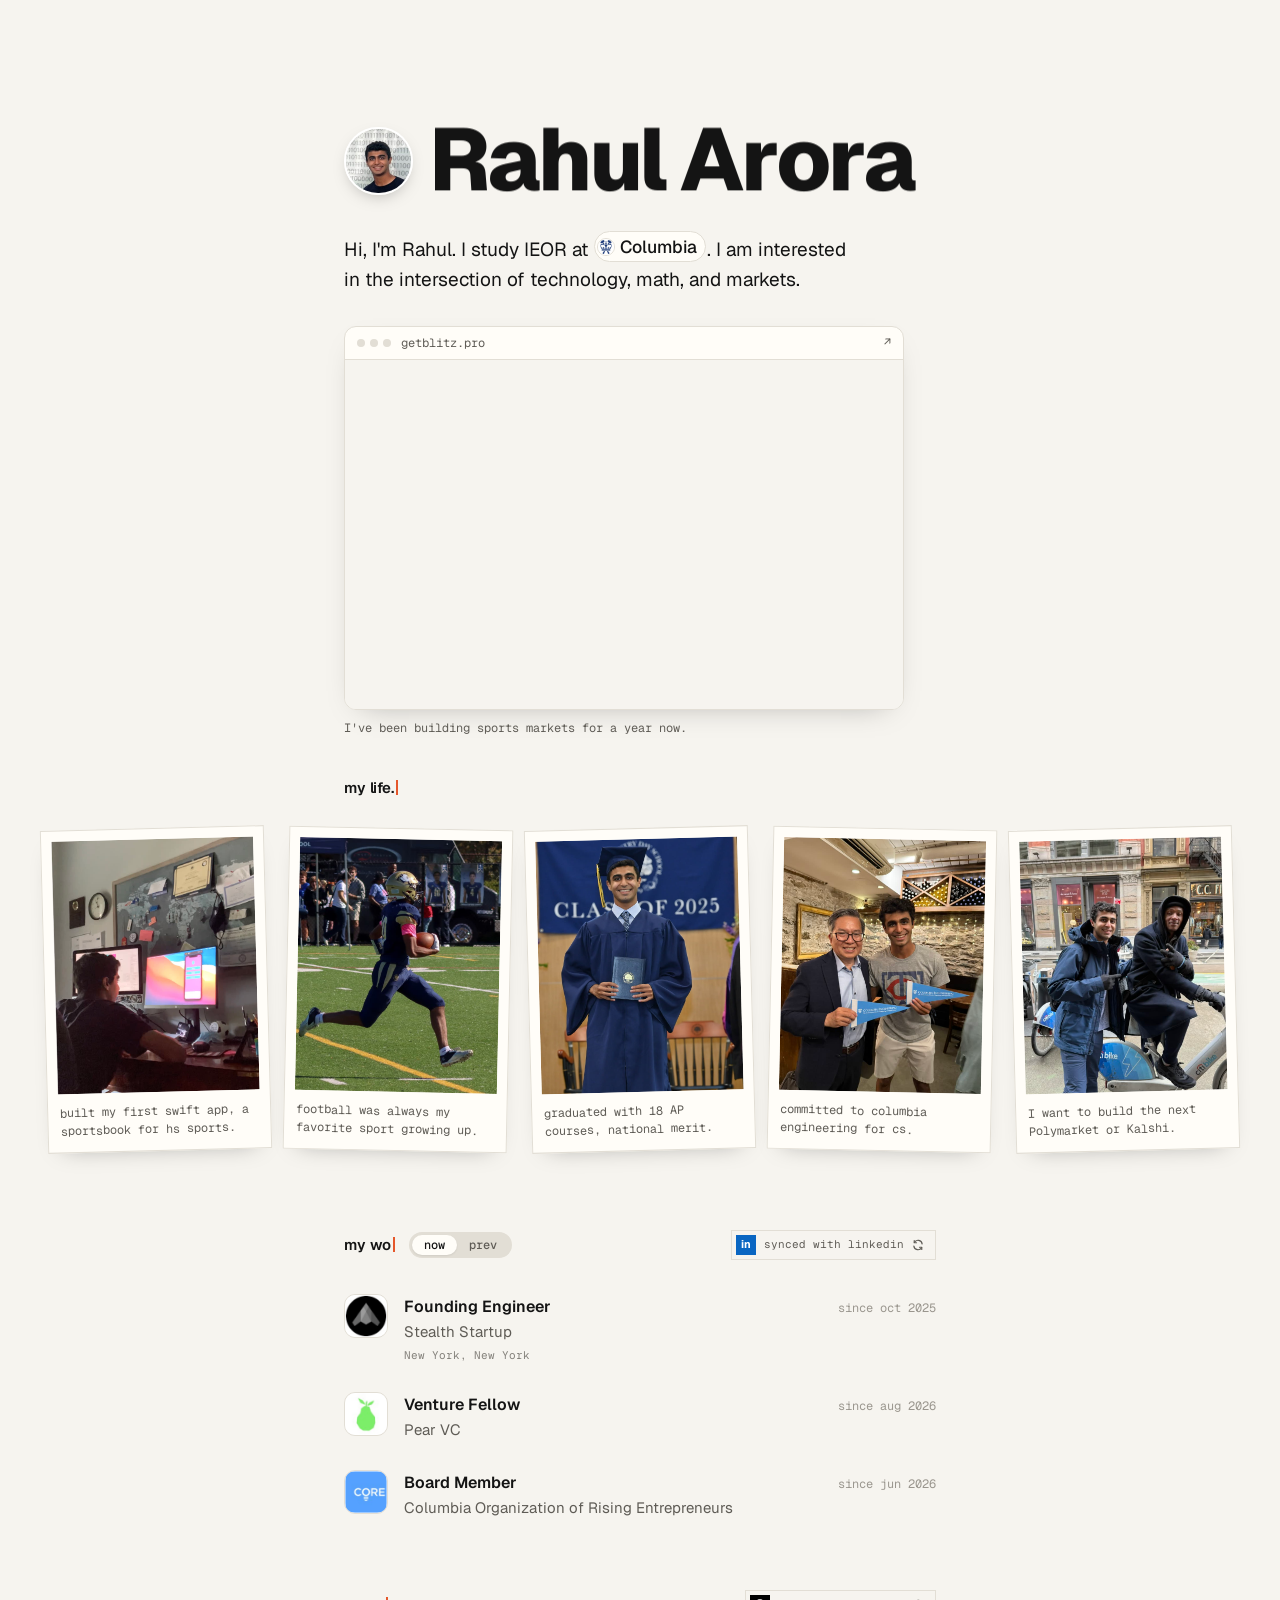
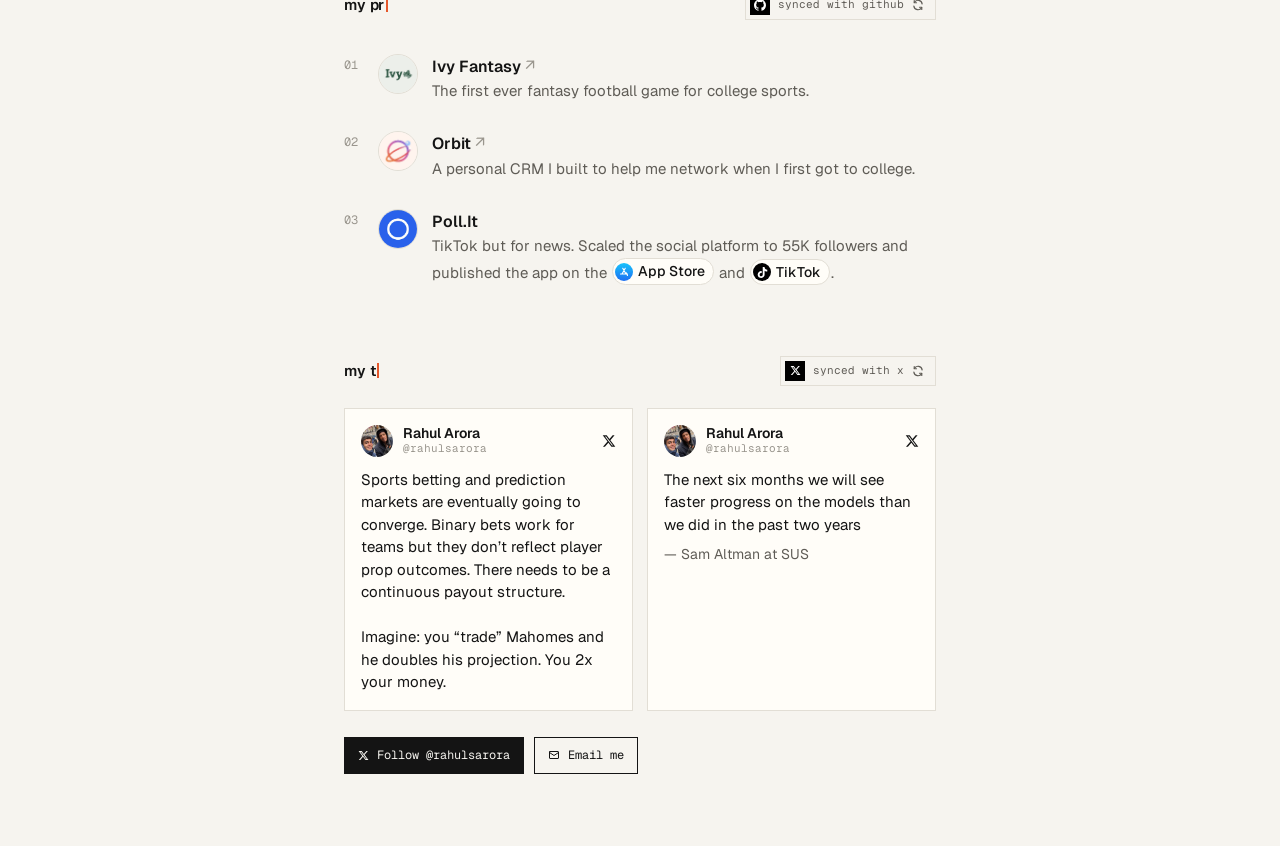
==== commit 3253ea4d: "Real X posts, email button, drop say hi and footer, recenter Orbit logo Co-Authored-By: Claude Opus " ====
--- a/index.html
+++ b/index.html
@@ -185,36 +185,24 @@
             <ol class="tweets">
                 <li class="tweet">
                     <a href="https://x.com/rahulsarora" target="_blank" rel="noopener noreferrer">
-                        <span class="t-head"><img src="avatar.jpg" alt="" width="32" height="32"><span class="t-who"><span class="t-name">Rahul Arora</span><span class="t-handle">@rahulsarora</span></span><span class="t-x"><svg viewBox="0 0 24 24" width="11" height="11" fill="currentColor" aria-hidden="true"><path d="M18.244 2.25h3.308l-7.227 8.26 8.502 11.24H16.17l-5.214-6.817L4.99 21.75H1.68l7.73-8.835L1.254 2.25H8.08l4.713 6.231zm-1.161 17.52h1.833L7.084 4.126H5.117z"/></svg></span></span>
-                        <span class="t-body">life is an optimization problem. optimize for happiness, and find the equilibrium where everything else balances out.</span>
-                    </a>
-                </li>
-            </ol>
-            <a class="follow-x" href="https://x.com/intent/follow?screen_name=rahulsarora" target="_blank" rel="noopener noreferrer"><svg viewBox="0 0 24 24" width="11" height="11" fill="currentColor" aria-hidden="true"><path d="M18.244 2.25h3.308l-7.227 8.26 8.502 11.24H16.17l-5.214-6.817L4.99 21.75H1.68l7.73-8.835L1.254 2.25H8.08l4.713 6.231zm-1.161 17.52h1.833L7.084 4.126H5.117z"/></svg><span>Follow @rahulsarora</span></a>
-        </section>
-
-        <section class="block" aria-labelledby="hi">
-            <h2 id="hi">say hi :)</h2>
-
-            <div class="market">
-                <p class="m-q">Will Rahul reply to your email within 24 hours?</p>
-                <div class="m-row">
-                    <a class="m-yes" href="mailto:arora.rahul@columbia.edu">Yes <span>94&cent;</span></a>
-                    <span class="m-no">No <span>6&cent;</span></span>
-                </div>
-            </div>
-
-            <p class="contact"><a href="mailto:arora.rahul@columbia.edu">arora.rahul@columbia.edu</a></p>
-            <p class="links">
-                <a href="https://github.com/rarora2025" target="_blank" rel="noopener noreferrer">github</a>
-                <a href="https://www.linkedin.com/in/rarora2029/" target="_blank" rel="noopener noreferrer">linkedin</a>
-                <a href="https://x.com/rahulsarora" target="_blank" rel="noopener noreferrer">x</a>
-            </p>
-        </section>
-
-        <footer class="foot">
-            <p>Columbia CS &middot; CORE board &middot; Almaworks &middot; CDSS</p>
-        </footer>
+                        <span class="t-head"><img src="x-pfp.jpg" alt="" width="32" height="32"><span class="t-who"><span class="t-name">Rahul Arora</span><span class="t-handle">@rahulsarora</span></span><span class="t-x"><svg viewBox="0 0 24 24" width="11" height="11" fill="currentColor" aria-hidden="true"><path d="M18.244 2.25h3.308l-7.227 8.26 8.502 11.24H16.17l-5.214-6.817L4.99 21.75H1.68l7.73-8.835L1.254 2.25H8.08l4.713 6.231zm-1.161 17.52h1.833L7.084 4.126H5.117z"/></svg></span></span>
+                        <span class="t-body">Sports betting and prediction markets are eventually going to converge. Binary bets work for teams but they don&rsquo;t reflect player prop outcomes. There needs to be a continuous payout structure.<br><br>Imagine: you &ldquo;trade&rdquo; Mahomes and he doubles his projection. You 2x your money.</span>
+                    </a>
+                </li>
+                <li class="tweet">
+                    <a href="https://x.com/rahulsarora" target="_blank" rel="noopener noreferrer">
+                        <span class="t-head"><img src="x-pfp.jpg" alt="" width="32" height="32"><span class="t-who"><span class="t-name">Rahul Arora</span><span class="t-handle">@rahulsarora</span></span><span class="t-x"><svg viewBox="0 0 24 24" width="11" height="11" fill="currentColor" aria-hidden="true"><path d="M18.244 2.25h3.308l-7.227 8.26 8.502 11.24H16.17l-5.214-6.817L4.99 21.75H1.68l7.73-8.835L1.254 2.25H8.08l4.713 6.231zm-1.161 17.52h1.833L7.084 4.126H5.117z"/></svg></span></span>
+                        <span class="t-body">The next six months we will see faster progress on the models than we did in the past two years<span class="t-quote">&mdash; Sam Altman at SUS</span></span>
+                    </a>
+                </li>
+            </ol>
+            <div class="t-actions">
+    <a class="follow-x" href="https://x.com/intent/follow?screen_name=rahulsarora" target="_blank" rel="noopener noreferrer"><svg viewBox="0 0 24 24" width="11" height="11" fill="currentColor" aria-hidden="true"><path d="M18.244 2.25h3.308l-7.227 8.26 8.502 11.24H16.17l-5.214-6.817L4.99 21.75H1.68l7.73-8.835L1.254 2.25H8.08l4.713 6.231zm-1.161 17.52h1.833L7.084 4.126H5.117z"/></svg><span>Follow @rahulsarora</span></a>
+                <a class="follow-x mail" href="mailto:arora.rahul@columbia.edu"><svg viewBox="0 0 24 24" width="12" height="12" fill="none" stroke="currentColor" stroke-width="2" stroke-linecap="round" stroke-linejoin="round" aria-hidden="true"><rect x="3" y="5" width="18" height="14" rx="1"/><path d="m3 7 9 6 9-6"/></svg><span>Email me</span></a>
+            </div>
+        </section>
+
+
     </main>
     <script src="main.js"></script>
 </body>
--- a/styles.css
+++ b/styles.css
@@ -50,7 +50,7 @@
 /* Hero: the letters are physics objects, see main.js */
 .hero {
     position: relative;
-    padding: 120px 0 56px;
+    padding: 120px 0 0;
 }
 
 .name {
@@ -333,7 +333,7 @@
 .xp p { color: var(--soft); font-size: 15px; margin-top: 4px; }
 
 /* Recap gallery: a sideways strip of photos with captions, oldest first */
-.recap { padding-top: 72px; }
+.recap { padding-top: 40px; }
 
 .g-nav { margin-left: auto; display: flex; gap: 6px; }
 
@@ -572,7 +572,7 @@
 }
 .tweets::-webkit-scrollbar { display: none; }
 
-.tweet { flex: 0 0 min(300px, 82%); scroll-snap-align: start; }
+.tweet { flex: 0 0 calc(50% - 7px); scroll-snap-align: start; }
 
 .tweet a {
     display: flex;
@@ -597,11 +597,12 @@
 .t-x svg { width: 14px; height: 14px; }
 .t-body { font-size: 15px; line-height: 1.5; }
 
+.t-actions { display: flex; flex-wrap: wrap; gap: 10px; margin-top: 14px; }
+
 .follow-x {
     display: inline-flex;
     align-items: center;
     gap: 8px;
-    margin-top: 14px;
     padding: 9px 14px;
     background: var(--ink);
     color: var(--paper);
@@ -611,6 +612,9 @@
     transition: transform .15s ease, opacity .15s ease;
 }
 .follow-x:hover { transform: translateY(-1px); opacity: .88; }
+.follow-x.mail { background: transparent; color: var(--ink); border: 1px solid var(--ink); padding: 8px 13px; }
+.follow-x.mail:hover { opacity: 1; background: color-mix(in srgb, var(--ink) 6%, transparent); }
+.t-quote { display: block; margin-top: 8px; color: var(--soft); font-size: 14px; }
 
 /* Prediction market card */
 .market {
@@ -657,6 +661,7 @@
 
 @media (max-width: 520px) {
     .li-text { display: none; }
+    .tweet { flex-basis: 84%; }
     .li-sync { padding-right: 9px; }
     .hero { padding-top: 72px; }
     .intro { font-size: 17px; }
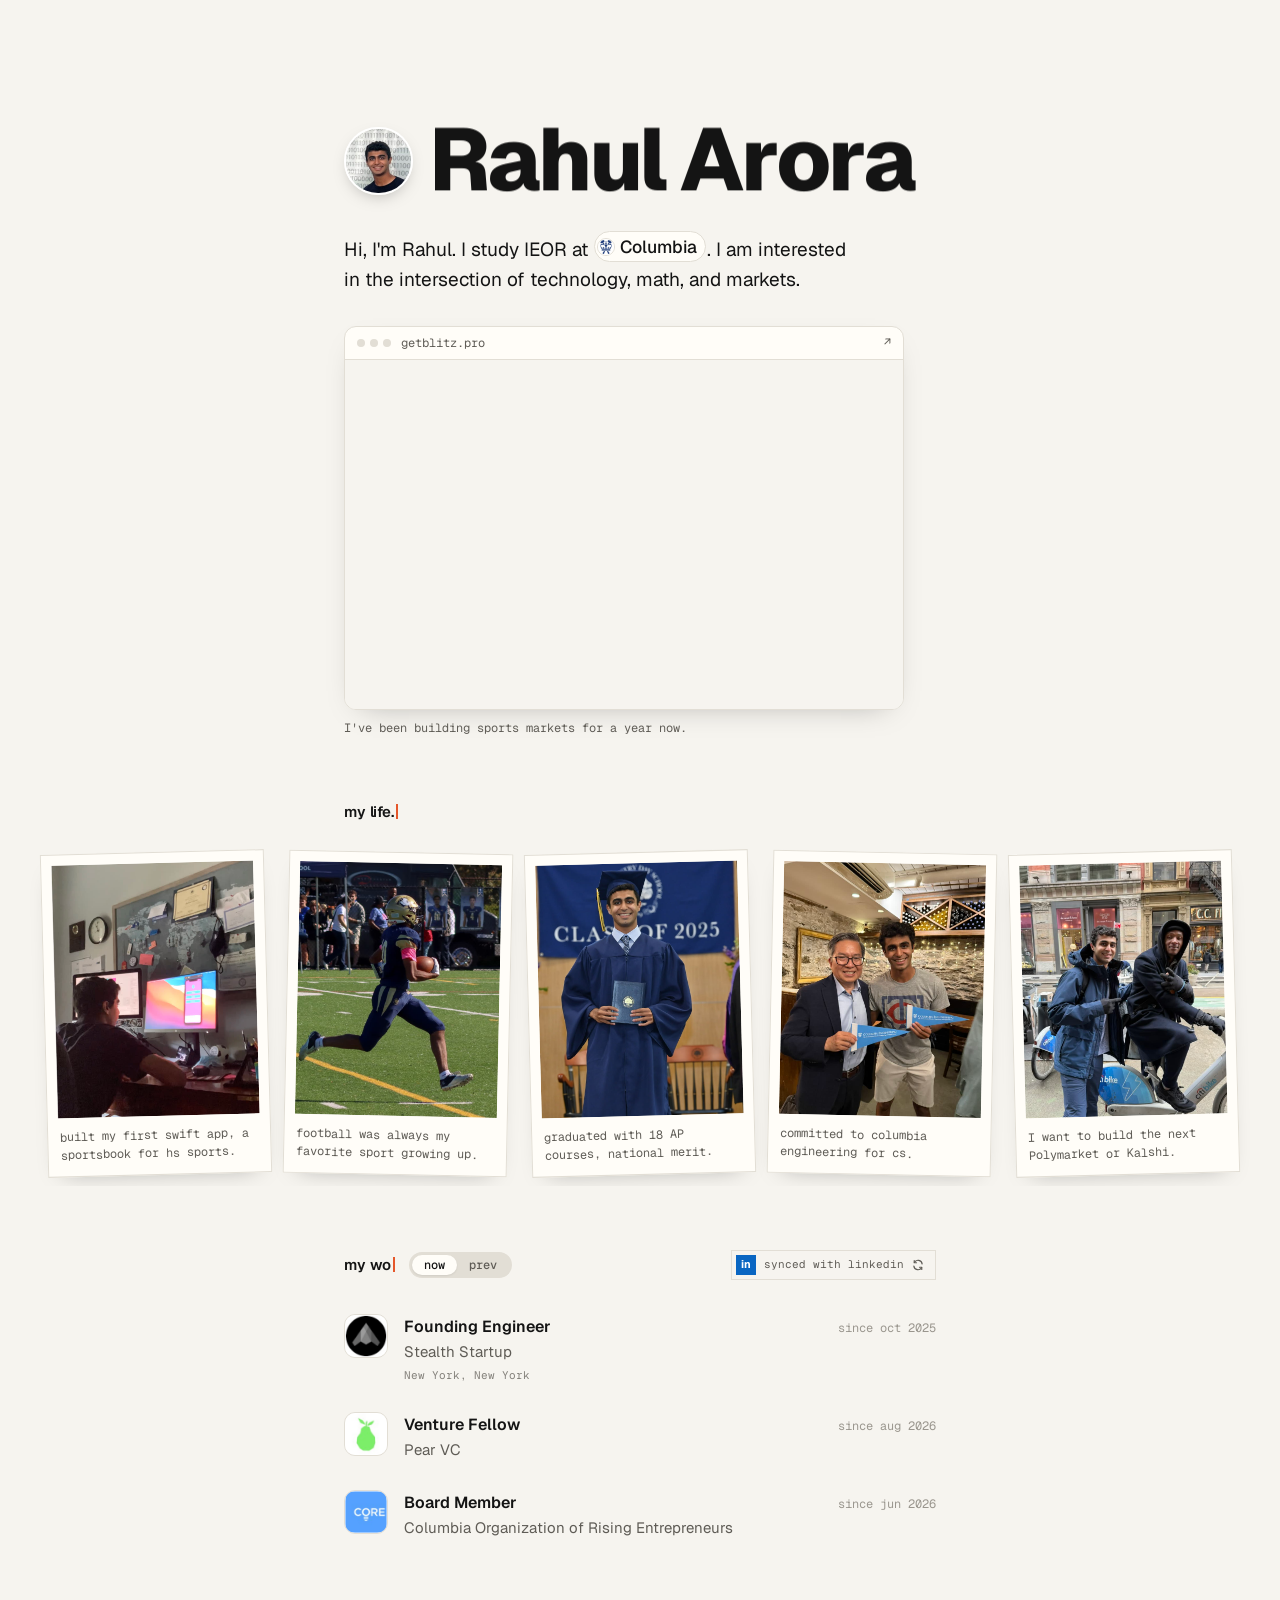
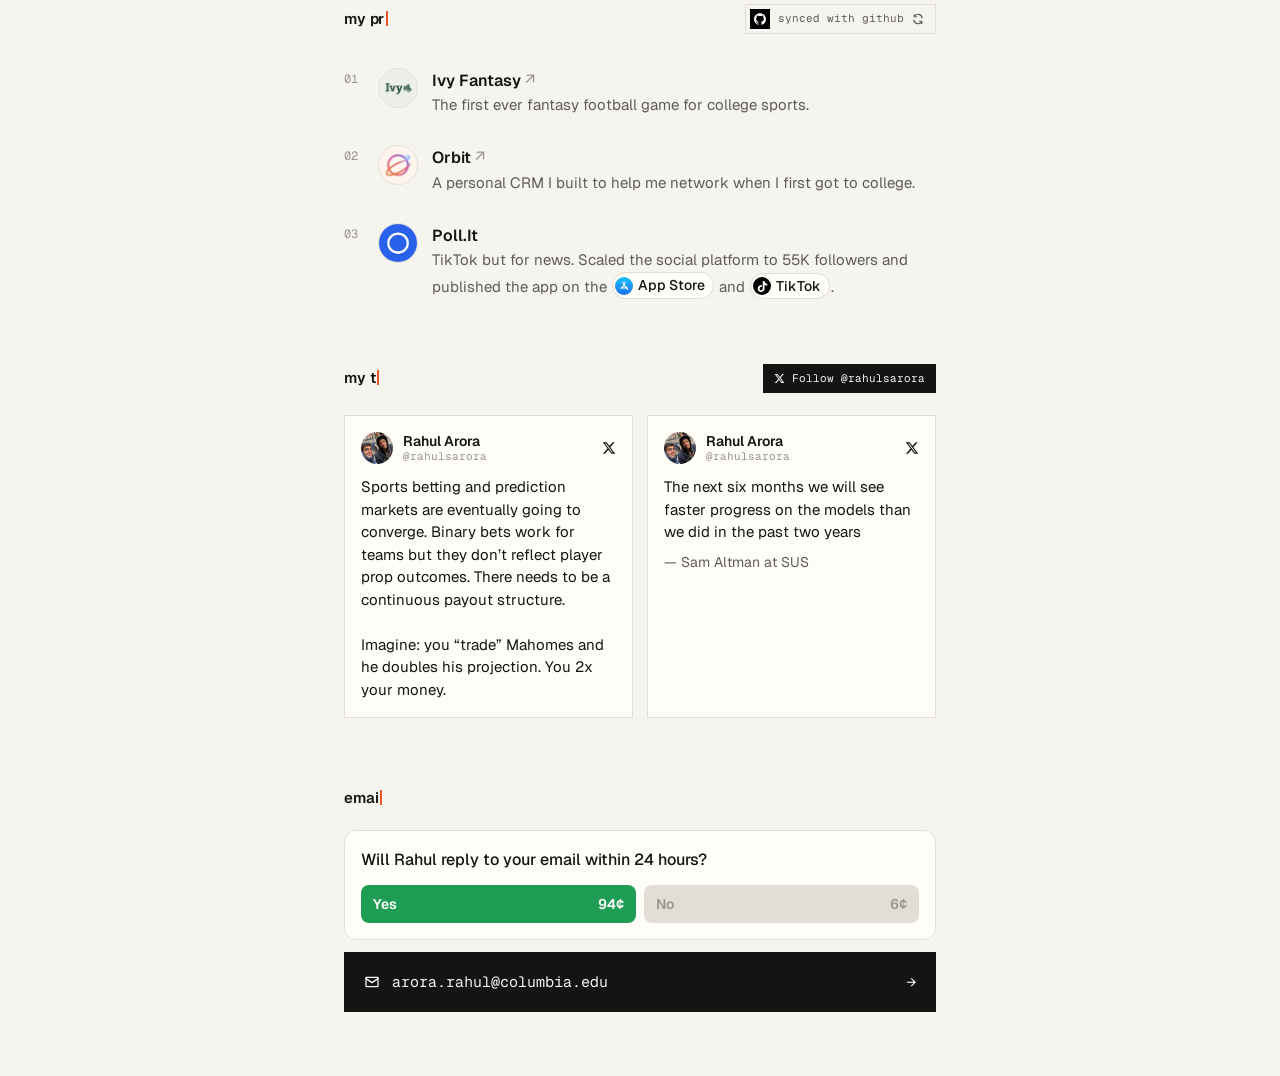
==== commit e31243ef: "Follow button in thoughts header, email section with market card, even section spacing Co-Authored-B" ====
--- a/index.html
+++ b/index.html
@@ -175,11 +175,7 @@
         <section class="block" aria-labelledby="thoughts">
             <div class="block-head">
                 <h2 id="thoughts">my thoughts.</h2>
-                <a class="li-sync x" href="https://x.com/rahulsarora" target="_blank" rel="noopener noreferrer" aria-label="Synced with X. Open my X profile">
-                    <span class="li-badge" aria-hidden="true"><svg viewBox="0 0 24 24" width="11" height="11" fill="currentColor" aria-hidden="true"><path d="M18.244 2.25h3.308l-7.227 8.26 8.502 11.24H16.17l-5.214-6.817L4.99 21.75H1.68l7.73-8.835L1.254 2.25H8.08l4.713 6.231zm-1.161 17.52h1.833L7.084 4.126H5.117z"/></svg></span>
-                    <span class="li-text">synced with x</span>
-                    <svg class="li-spin" viewBox="0 0 16 16" width="12" height="12" fill="none" stroke="currentColor" stroke-width="1.6" stroke-linecap="round" stroke-linejoin="round" aria-hidden="true"><path d="M13.5 6.5A5.5 5.5 0 0 0 3.2 4.6"/><path d="M3 2v3h3"/><path d="M2.5 9.5a5.5 5.5 0 0 0 10.3 1.9"/><path d="M13 14v-3h-3"/></svg>
-                </a>
+                <a class="follow-x sm" href="https://x.com/intent/follow?screen_name=rahulsarora" target="_blank" rel="noopener noreferrer"><svg viewBox="0 0 24 24" width="11" height="11" fill="currentColor" aria-hidden="true"><path d="M18.244 2.25h3.308l-7.227 8.26 8.502 11.24H16.17l-5.214-6.817L4.99 21.75H1.68l7.73-8.835L1.254 2.25H8.08l4.713 6.231zm-1.161 17.52h1.833L7.084 4.126H5.117z"/></svg><span>Follow @rahulsarora</span></a>
             </div>
             <!-- Posts from x.com/rahulsarora. Newest first; add a new <li class="tweet"> at the top to post another. -->
             <ol class="tweets">
@@ -196,13 +192,20 @@
                     </a>
                 </li>
             </ol>
-            <div class="t-actions">
-    <a class="follow-x" href="https://x.com/intent/follow?screen_name=rahulsarora" target="_blank" rel="noopener noreferrer"><svg viewBox="0 0 24 24" width="11" height="11" fill="currentColor" aria-hidden="true"><path d="M18.244 2.25h3.308l-7.227 8.26 8.502 11.24H16.17l-5.214-6.817L4.99 21.75H1.68l7.73-8.835L1.254 2.25H8.08l4.713 6.231zm-1.161 17.52h1.833L7.084 4.126H5.117z"/></svg><span>Follow @rahulsarora</span></a>
-                <a class="follow-x mail" href="mailto:arora.rahul@columbia.edu"><svg viewBox="0 0 24 24" width="12" height="12" fill="none" stroke="currentColor" stroke-width="2" stroke-linecap="round" stroke-linejoin="round" aria-hidden="true"><rect x="3" y="5" width="18" height="14" rx="1"/><path d="m3 7 9 6 9-6"/></svg><span>Email me</span></a>
-            </div>
-        </section>
-
-
+        </section>
+
+
+        <section class="block" aria-labelledby="email">
+            <h2 id="email">email me.</h2>
+            <div class="market">
+                <p class="m-q">Will Rahul reply to your email within 24 hours?</p>
+                <div class="m-row">
+                    <a class="m-yes" href="mailto:arora.rahul@columbia.edu">Yes <span>94&cent;</span></a>
+                    <span class="m-no">No <span>6&cent;</span></span>
+                </div>
+            </div>
+            <a class="email-big" href="mailto:arora.rahul@columbia.edu"><svg viewBox="0 0 24 24" width="16" height="16" fill="none" stroke="currentColor" stroke-width="2" stroke-linecap="round" stroke-linejoin="round" aria-hidden="true"><rect x="3" y="5" width="18" height="14" rx="1"/><path d="m3 7 9 6 9-6"/></svg><span>arora.rahul@columbia.edu</span><span class="arrow" aria-hidden="true">&rarr;</span></a>
+        </section>
     </main>
     <script src="main.js"></script>
 </body>
--- a/styles.css
+++ b/styles.css
@@ -171,7 +171,8 @@
 }
 
 /* Sections */
-.block { padding: 48px 0 8px; }
+/* One rhythm for every section */
+.block { padding: 64px 0 0; }
 
 h2 {
     font-size: 15px;
@@ -333,7 +334,6 @@
 .xp p { color: var(--soft); font-size: 15px; margin-top: 4px; }
 
 /* Recap gallery: a sideways strip of photos with captions, oldest first */
-.recap { padding-top: 40px; }
 
 .g-nav { margin-left: auto; display: flex; gap: 6px; }
 
@@ -356,7 +356,7 @@
     gap: 18px;
     width: 100vw;
     margin: 0 0 0 calc(50% - 50vw);
-    padding: 8px 24px 24px;
+    padding: 8px 24px 12px;
     overflow-x: auto;
     scroll-snap-type: x mandatory;
     scroll-padding: 0 24px;
@@ -565,7 +565,7 @@
     display: flex;
     gap: 14px;
     margin: 0 -2px;
-    padding: 2px 2px 12px;
+    padding: 2px 2px 4px;
     overflow-x: auto;
     scroll-snap-type: x mandatory;
     scrollbar-width: none;
@@ -612,6 +612,23 @@
     transition: transform .15s ease, opacity .15s ease;
 }
 .follow-x:hover { transform: translateY(-1px); opacity: .88; }
+.follow-x.sm { margin-left: auto; padding: 6px 11px; font-size: 11px; gap: 7px; }
+.email-big {
+    display: flex;
+    align-items: center;
+    gap: 12px;
+    margin-top: 12px;
+    padding: 18px 20px;
+    background: var(--ink);
+    color: var(--paper);
+    font-family: var(--mono);
+    font-size: 15px;
+    text-decoration: none;
+    transition: transform .15s ease, opacity .15s ease;
+}
+.email-big .arrow { margin-left: auto; color: inherit; transition: transform .2s ease; }
+.email-big:hover { transform: translateY(-1px); opacity: .9; }
+.email-big:hover .arrow { transform: translateX(4px); }
 .follow-x.mail { background: transparent; color: var(--ink); border: 1px solid var(--ink); padding: 8px 13px; }
 .follow-x.mail:hover { opacity: 1; background: color-mix(in srgb, var(--ink) 6%, transparent); }
 .t-quote { display: block; margin-top: 8px; color: var(--soft); font-size: 14px; }
@@ -622,7 +639,6 @@
     border-radius: 12px;
     background: var(--card);
     border: 1px solid var(--line);
-    max-width: 420px;
 }
 
 .m-q { font-weight: 500; }
@@ -673,3 +689,6 @@
 @media (prefers-reduced-motion: reduce) {
     .li-spin { animation: none !important; }
 }
+
+/* Lists whose rows carry their own bottom padding: pull the section edge back up so gaps match */
+.work, .xps { margin-bottom: -14px; }
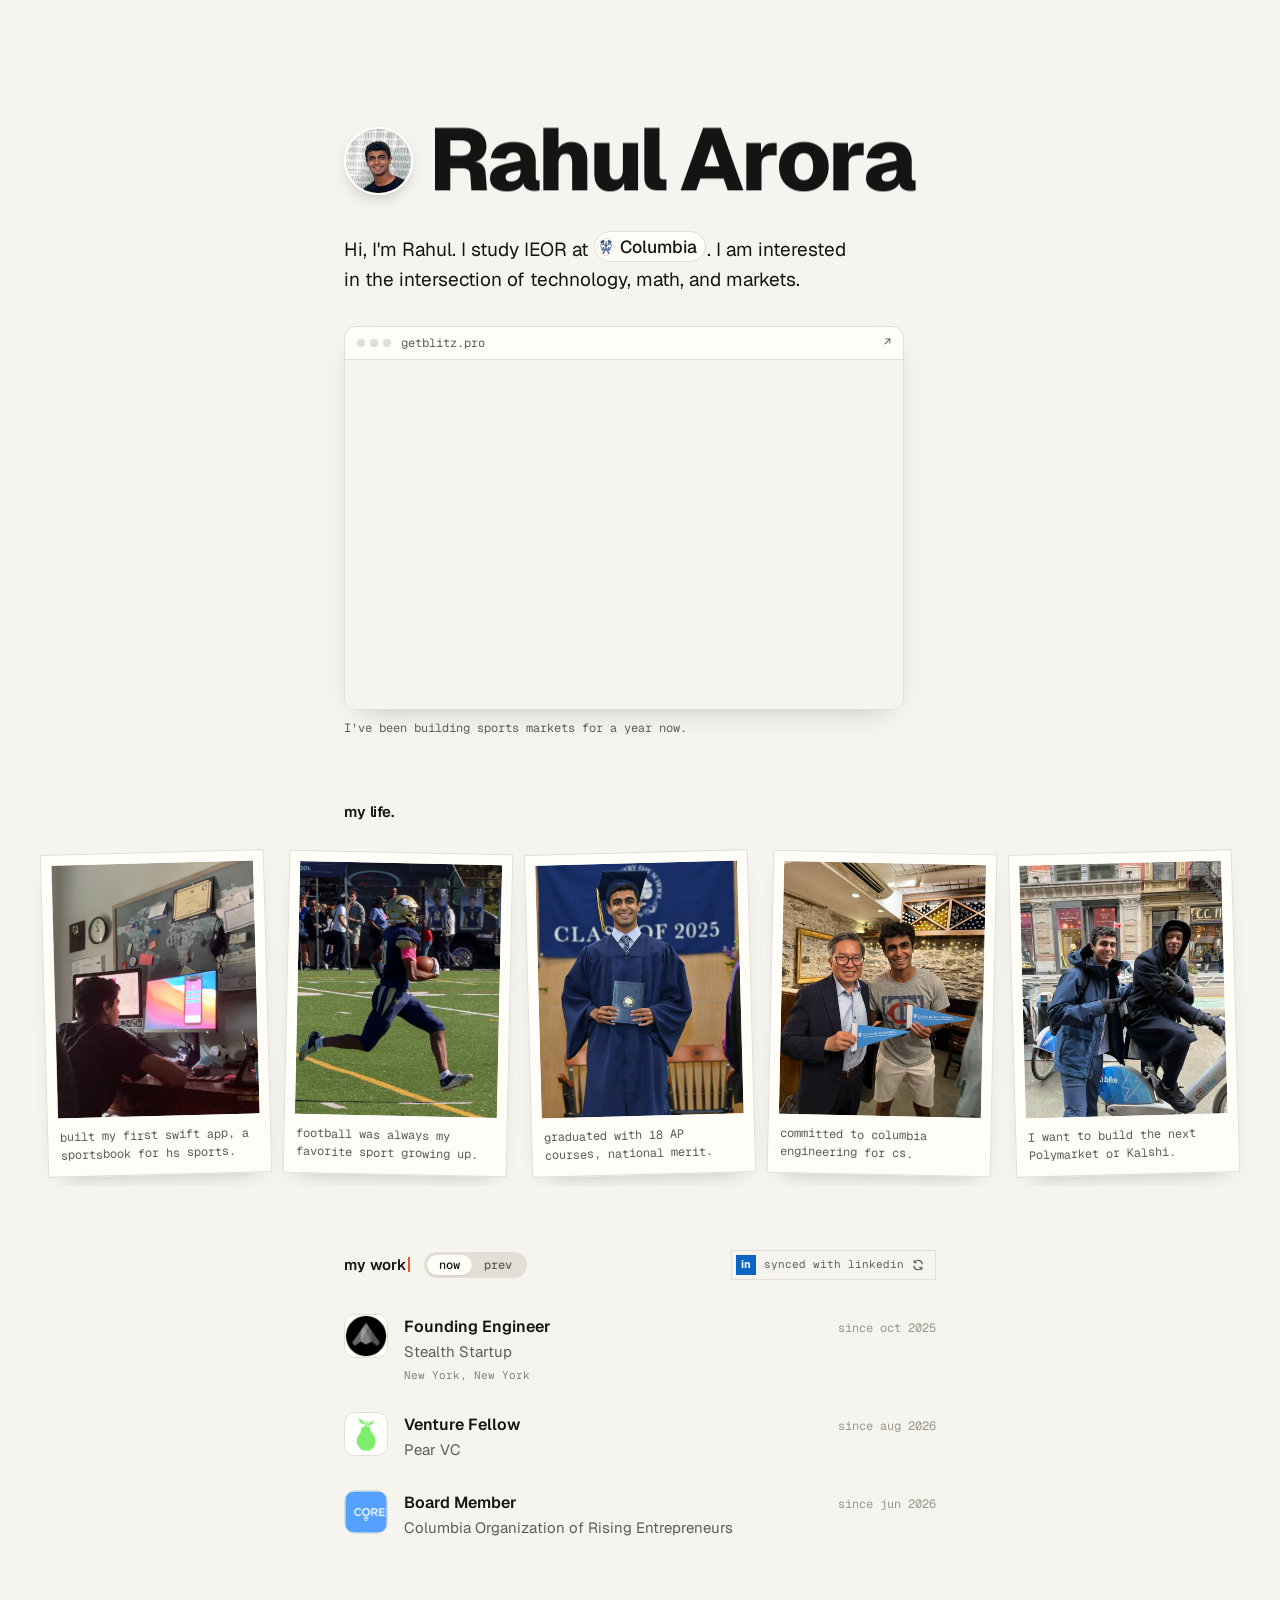
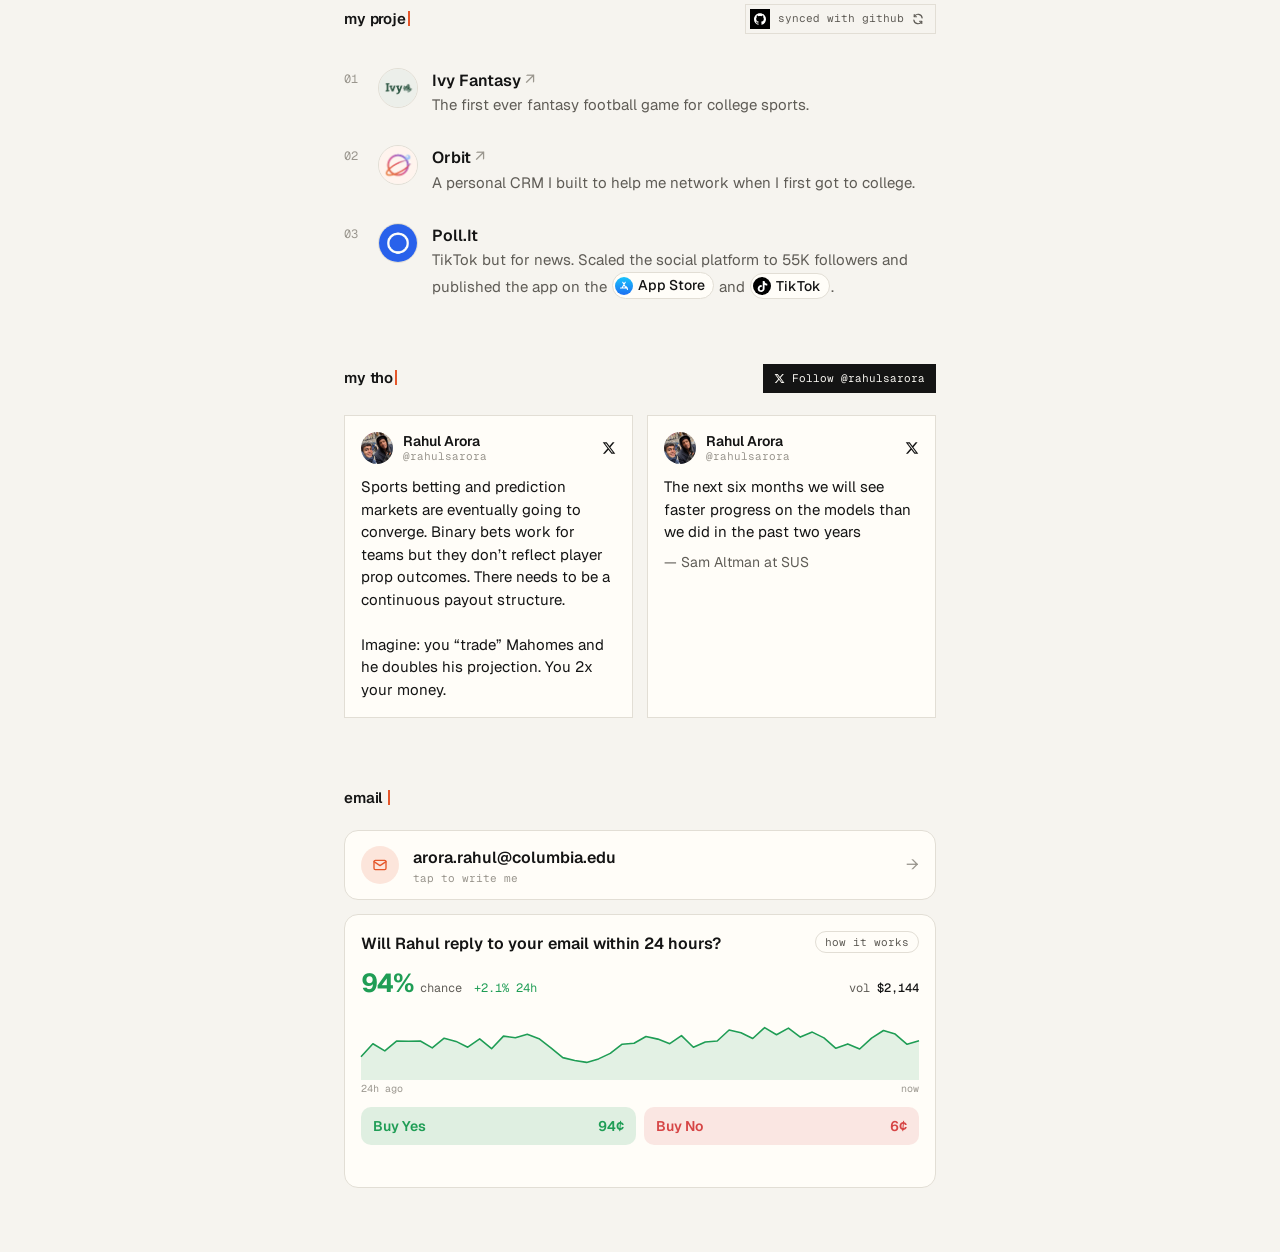
==== commit f59c0ce9: "Interactive play-money market and new email card Co-Authored-By: Claude Opus 5.5 <noreply@anthropic." ====
--- a/index.html
+++ b/index.html
@@ -197,14 +197,65 @@
 
         <section class="block" aria-labelledby="email">
             <h2 id="email">email me.</h2>
-            <div class="market">
-                <p class="m-q">Will Rahul reply to your email within 24 hours?</p>
+
+            <a class="email-card" href="mailto:arora.rahul@columbia.edu">
+                <span class="e-icon" aria-hidden="true"><svg viewBox="0 0 24 24" width="16" height="16" fill="none" stroke="currentColor" stroke-width="2" stroke-linecap="round" stroke-linejoin="round"><rect x="3" y="5" width="18" height="14" rx="2"/><path d="m3 7 9 6 9-6"/></svg></span>
+                <span class="e-text"><span class="e-addr">arora.rahul@columbia.edu</span><span class="e-sub">tap to write me</span></span>
+                <span class="arrow" aria-hidden="true">&rarr;</span>
+            </a>
+
+            <!-- Play-money prediction market. Pricing and the background traders live in main.js -->
+            <div class="market" id="pm">
+                <div class="pm-top">
+                    <p class="m-q">Will Rahul reply to your email within 24 hours?</p>
+                    <button type="button" class="pm-info-btn" aria-expanded="false" aria-controls="pm-info">how it works</button>
+                </div>
+                <div class="pm-stats">
+                    <span class="pm-big"><b data-pct>94%</b> chance</span>
+                    <span class="pm-change" data-change>+0.0%</span>
+                    <span class="pm-vol">vol <b data-vol>$0</b></span>
+                </div>
+                <svg class="pm-chart" viewBox="0 0 300 72" preserveAspectRatio="none" aria-hidden="true">
+                    <path class="pm-area" data-area></path>
+                    <path class="pm-line" data-line></path>
+                </svg>
+                <div class="pm-axis" aria-hidden="true"><span>24h ago</span><span>now</span></div>
                 <div class="m-row">
-                    <a class="m-yes" href="mailto:arora.rahul@columbia.edu">Yes <span>94&cent;</span></a>
-                    <span class="m-no">No <span>6&cent;</span></span>
-                </div>
-            </div>
-            <a class="email-big" href="mailto:arora.rahul@columbia.edu"><svg viewBox="0 0 24 24" width="16" height="16" fill="none" stroke="currentColor" stroke-width="2" stroke-linecap="round" stroke-linejoin="round" aria-hidden="true"><rect x="3" y="5" width="18" height="14" rx="1"/><path d="m3 7 9 6 9-6"/></svg><span>arora.rahul@columbia.edu</span><span class="arrow" aria-hidden="true">&rarr;</span></a>
+                    <button type="button" class="m-yes" data-side="yes">Buy Yes <span data-yes>94&cent;</span></button>
+                    <button type="button" class="m-no" data-side="no">Buy No <span data-no>6&cent;</span></button>
+                </div>
+                <p class="pm-feed" data-feed aria-live="polite">&nbsp;</p>
+                <p class="pm-pos" data-pos hidden></p>
+                <div class="pm-info" id="pm-info" hidden>
+                    <p>It&rsquo;s a play-money market, so no real money moves. Prices work like odds, so 94&cent; means the market puts a 94% chance on me replying within a day.</p>
+                    <p>An automated market maker (LMSR) sets every price. Each trade nudges it, so buying Yes pushes Yes up and No down. Bots trade in the background to keep it moving.</p>
+                    <p>A Yes share pays $1 if I reply in time. A No share pays $1 if I don&rsquo;t.</p>
+                </div>
+            </div>
+
+            <dialog class="pm-modal" id="pm-modal">
+                <form method="dialog" class="pm-form">
+                    <div class="pm-m-head">
+                        <span class="pm-m-title">Trade</span>
+                        <button value="cancel" class="pm-x" aria-label="Close">&times;</button>
+                    </div>
+                    <p class="pm-m-q">Will Rahul reply to your email within 24 hours?</p>
+                    <div class="pm-sides" role="radiogroup" aria-label="Side">
+                        <button type="button" class="pm-side yes" data-pick="yes" role="radio">Yes <span data-yes>94&cent;</span></button>
+                        <button type="button" class="pm-side no" data-pick="no" role="radio">No <span data-no>6&cent;</span></button>
+                    </div>
+                    <label class="pm-amt"><span>Amount</span><span class="pm-amt-in">$<input type="number" min="1" max="1000" step="1" value="10" inputmode="decimal" data-amt></span></label>
+                    <div class="pm-presets"><button type="button" data-add="1">+$1</button><button type="button" data-add="10">+$10</button><button type="button" data-add="50">+$50</button><button type="button" data-add="100">+$100</button></div>
+                    <dl class="pm-quote">
+                        <div><dt>Avg price</dt><dd data-q-avg>&ndash;</dd></div>
+                        <div><dt>Shares</dt><dd data-q-shares>&ndash;</dd></div>
+                        <div><dt>Payout if right</dt><dd data-q-pay>&ndash;</dd></div>
+                        <div><dt>Price after</dt><dd data-q-after>&ndash;</dd></div>
+                    </dl>
+                    <button type="button" class="pm-go" data-go>Place trade</button>
+                    <p class="pm-note">Play money. Just for fun.</p>
+                </form>
+            </dialog>
         </section>
     </main>
     <script src="main.js"></script>
--- a/styles.css
+++ b/styles.css
@@ -613,52 +613,116 @@
 }
 .follow-x:hover { transform: translateY(-1px); opacity: .88; }
 .follow-x.sm { margin-left: auto; padding: 6px 11px; font-size: 11px; gap: 7px; }
-.email-big {
-    display: flex;
-    align-items: center;
-    gap: 12px;
-    margin-top: 12px;
-    padding: 18px 20px;
-    background: var(--ink);
-    color: var(--paper);
-    font-family: var(--mono);
-    font-size: 15px;
-    text-decoration: none;
-    transition: transform .15s ease, opacity .15s ease;
-}
-.email-big .arrow { margin-left: auto; color: inherit; transition: transform .2s ease; }
-.email-big:hover { transform: translateY(-1px); opacity: .9; }
-.email-big:hover .arrow { transform: translateX(4px); }
 .follow-x.mail { background: transparent; color: var(--ink); border: 1px solid var(--ink); padding: 8px 13px; }
 .follow-x.mail:hover { opacity: 1; background: color-mix(in srgb, var(--ink) 6%, transparent); }
 .t-quote { display: block; margin-top: 8px; color: var(--soft); font-size: 14px; }
 
+/* Email card */
+.email-card {
+    display: flex;
+    align-items: center;
+    gap: 14px;
+    padding: 14px 16px;
+    border: 1px solid var(--line);
+    border-radius: 14px;
+    background: var(--card);
+    color: var(--ink);
+    text-decoration: none;
+    transition: border-color .2s ease, transform .2s ease;
+}
+.email-card:hover { border-color: var(--court); transform: translateY(-1px); }
+.e-icon { display: grid; place-items: center; width: 38px; height: 38px; border-radius: 50%; background: color-mix(in srgb, var(--court) 14%, transparent); color: var(--court); flex-shrink: 0; }
+.e-text { display: flex; flex-direction: column; min-width: 0; }
+.e-addr { font-weight: 600; font-size: 16px; overflow-wrap: anywhere; }
+.e-sub { color: var(--faint); font: 11px var(--mono); }
+.email-card .arrow { margin-left: auto; color: var(--faint); transition: transform .2s ease, color .2s ease; }
+.email-card:hover .arrow { color: var(--court); transform: translateX(4px); }
+
 /* Prediction market card */
 .market {
+    margin-top: 14px;
     padding: 16px;
-    border-radius: 12px;
-    background: var(--card);
-    border: 1px solid var(--line);
-}
-
-.m-q { font-weight: 500; }
+    border-radius: 14px;
+    background: var(--card);
+    border: 1px solid var(--line);
+}
+.market, .pm-modal { --yes: #1f9d55; --no: #d64545; }
+.pm-top { display: flex; align-items: flex-start; gap: 12px; }
+.m-q { font-weight: 600; }
+.pm-info-btn { margin-left: auto; flex-shrink: 0; background: none; border: 1px solid var(--line); border-radius: 999px; padding: 3px 9px; color: var(--soft); font: 11px var(--mono); cursor: pointer; }
+.pm-info-btn:hover, .pm-info-btn[aria-expanded="true"] { color: var(--ink); border-color: var(--ink); }
+
+.pm-stats { display: flex; align-items: baseline; gap: 12px; margin-top: 10px; font: 12px var(--mono); color: var(--soft); }
+.pm-big b { font: 700 26px var(--sans); color: var(--yes); letter-spacing: -.02em; }
+.pm-change.up { color: var(--yes); }
+.pm-change.down { color: var(--no); }
+.pm-vol { margin-left: auto; }
+.pm-vol b { color: var(--ink); font-weight: 500; }
+
+.pm-chart { display: block; width: 100%; height: 72px; margin-top: 8px; overflow: visible; }
+.pm-line { fill: none; stroke: var(--yes); stroke-width: 1.6; vector-effect: non-scaling-stroke; stroke-linejoin: round; }
+.pm-area { fill: color-mix(in srgb, var(--yes) 12%, transparent); stroke: none; }
+.pm-axis { display: flex; justify-content: space-between; color: var(--faint); font: 10px var(--mono); margin-top: 2px; }
 
 .m-row { display: flex; gap: 8px; margin-top: 12px; }
-
 .m-yes, .m-no {
     flex: 1;
     display: flex;
     justify-content: space-between;
-    padding: 8px 12px;
-    border-radius: 8px;
-    font-weight: 600;
-    font-size: 14px;
-    text-decoration: none;
-}
-
-.m-yes { background: #1f9d55; color: #fff; transition: filter .15s ease; }
-.m-yes:hover { filter: brightness(1.1); }
-.m-no { background: var(--line); color: var(--faint); }
+    padding: 10px 12px;
+    border: 0;
+    border-radius: 10px;
+    font: 600 14px var(--sans);
+    cursor: pointer;
+    transition: filter .15s ease, transform .15s ease;
+}
+.m-yes { background: color-mix(in srgb, var(--yes) 14%, transparent); color: var(--yes); }
+.m-no { background: color-mix(in srgb, var(--no) 12%, transparent); color: var(--no); }
+.m-yes:hover, .m-no:hover { transform: translateY(-1px); filter: brightness(1.05); }
+
+.pm-feed { margin-top: 10px; color: var(--faint); font: 11px var(--mono); min-height: 1.4em; }
+.pm-feed .flash { animation: pm-flash 1.2s ease; }
+@keyframes pm-flash { from { color: var(--ink); } to { color: var(--faint); } }
+.pm-pos { margin-top: 4px; font: 11px var(--mono); color: var(--soft); }
+.pm-info { margin-top: 12px; padding-top: 12px; border-top: 1px dashed var(--line); color: var(--soft); font-size: 14px; }
+.pm-info p + p { margin-top: 8px; }
+
+/* Trade modal */
+.pm-modal {
+    width: min(380px, calc(100vw - 32px));
+    padding: 18px;
+    border: 1px solid var(--line);
+    border-radius: 16px;
+    background: var(--card);
+    color: var(--ink);
+    box-shadow: 0 30px 60px -20px rgba(0,0,0,.4);
+}
+.pm-modal::backdrop { background: rgba(10,10,10,.35); backdrop-filter: blur(3px); }
+.pm-modal[open] { animation: pm-in .25s cubic-bezier(.2,.8,.2,1); }
+@keyframes pm-in { from { opacity: 0; transform: translateY(10px) scale(.98); } }
+.pm-m-head { display: flex; align-items: center; }
+.pm-m-title { font-weight: 700; }
+.pm-x { margin-left: auto; background: none; border: 0; font-size: 22px; line-height: 1; color: var(--faint); cursor: pointer; }
+.pm-m-q { margin-top: 4px; color: var(--soft); font-size: 14px; }
+.pm-sides { display: flex; gap: 8px; margin-top: 14px; }
+.pm-side { flex: 1; display: flex; justify-content: space-between; padding: 10px 12px; border-radius: 10px; border: 1.5px solid var(--line); background: none; color: var(--soft); font: 600 14px var(--sans); cursor: pointer; }
+.pm-side.yes[aria-checked="true"] { border-color: var(--yes); color: var(--yes); background: color-mix(in srgb, var(--yes) 10%, transparent); }
+.pm-side.no[aria-checked="true"] { border-color: var(--no); color: var(--no); background: color-mix(in srgb, var(--no) 10%, transparent); }
+.pm-amt { display: flex; align-items: center; justify-content: space-between; margin-top: 14px; font-weight: 600; }
+.pm-amt-in { display: flex; align-items: center; font: 600 22px var(--sans); }
+.pm-amt-in input { width: 4ch; margin-left: 2px; border: 0; background: none; color: var(--ink); font: inherit; text-align: right; outline: none; }
+.pm-presets { display: flex; gap: 6px; margin-top: 8px; justify-content: flex-end; }
+.pm-presets button { border: 1px solid var(--line); background: none; border-radius: 999px; padding: 3px 9px; color: var(--soft); font: 11px var(--mono); cursor: pointer; }
+.pm-presets button:hover { color: var(--ink); border-color: var(--ink); }
+.pm-quote { margin: 14px 0 0; padding: 10px 0; border-top: 1px solid var(--line); border-bottom: 1px solid var(--line); font-size: 13px; }
+.pm-quote div { display: flex; justify-content: space-between; padding: 3px 0; }
+.pm-quote dt { color: var(--soft); }
+.pm-quote dd { margin: 0; font-family: var(--mono); }
+.pm-go { width: 100%; margin-top: 14px; padding: 12px; border: 0; border-radius: 10px; background: var(--yes); color: #fff; font: 600 15px var(--sans); cursor: pointer; transition: filter .15s ease; }
+.pm-go.no { background: var(--no); }
+.pm-go:hover { filter: brightness(1.08); }
+.pm-note { margin-top: 8px; text-align: center; color: var(--faint); font: 11px var(--mono); }
+
 
 .contact { margin-top: 20px; font-weight: 500; }
 .contact a { text-decoration-color: var(--court); text-underline-offset: 4px; text-decoration-thickness: 2px; }
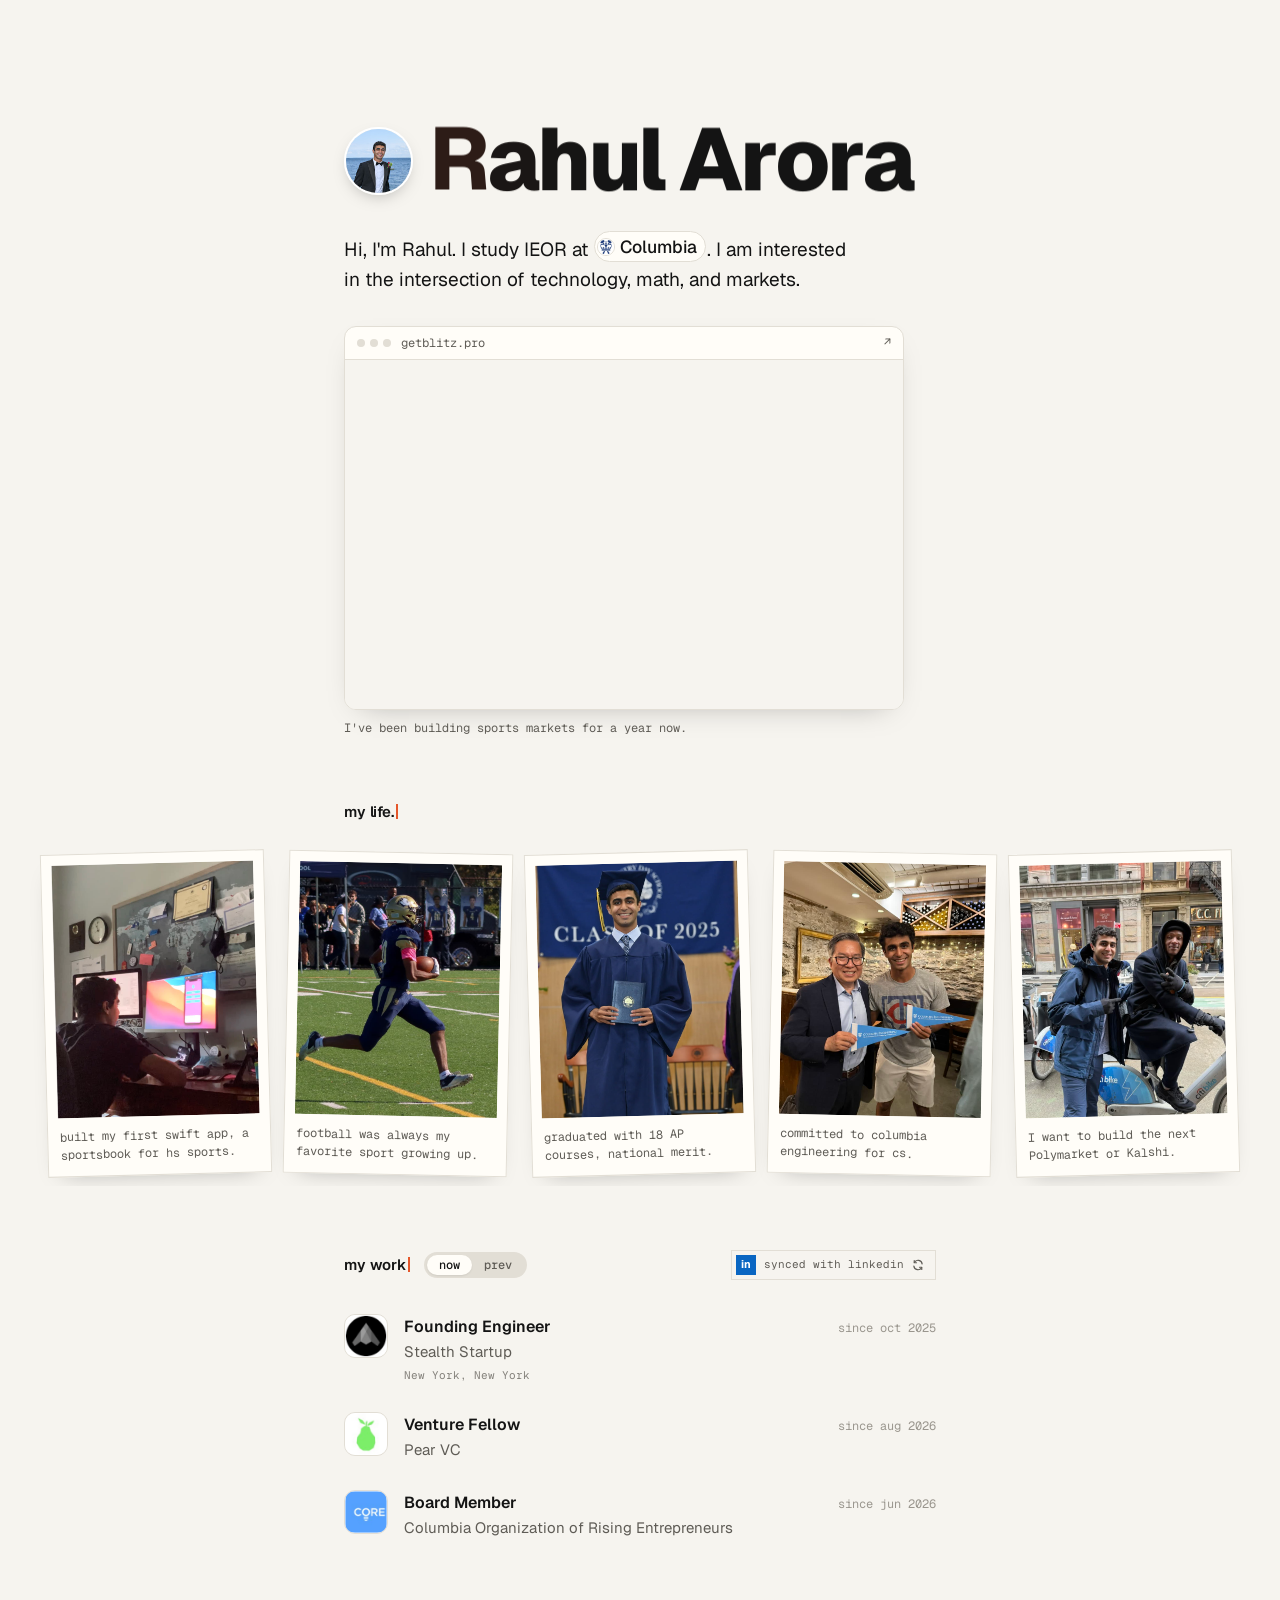
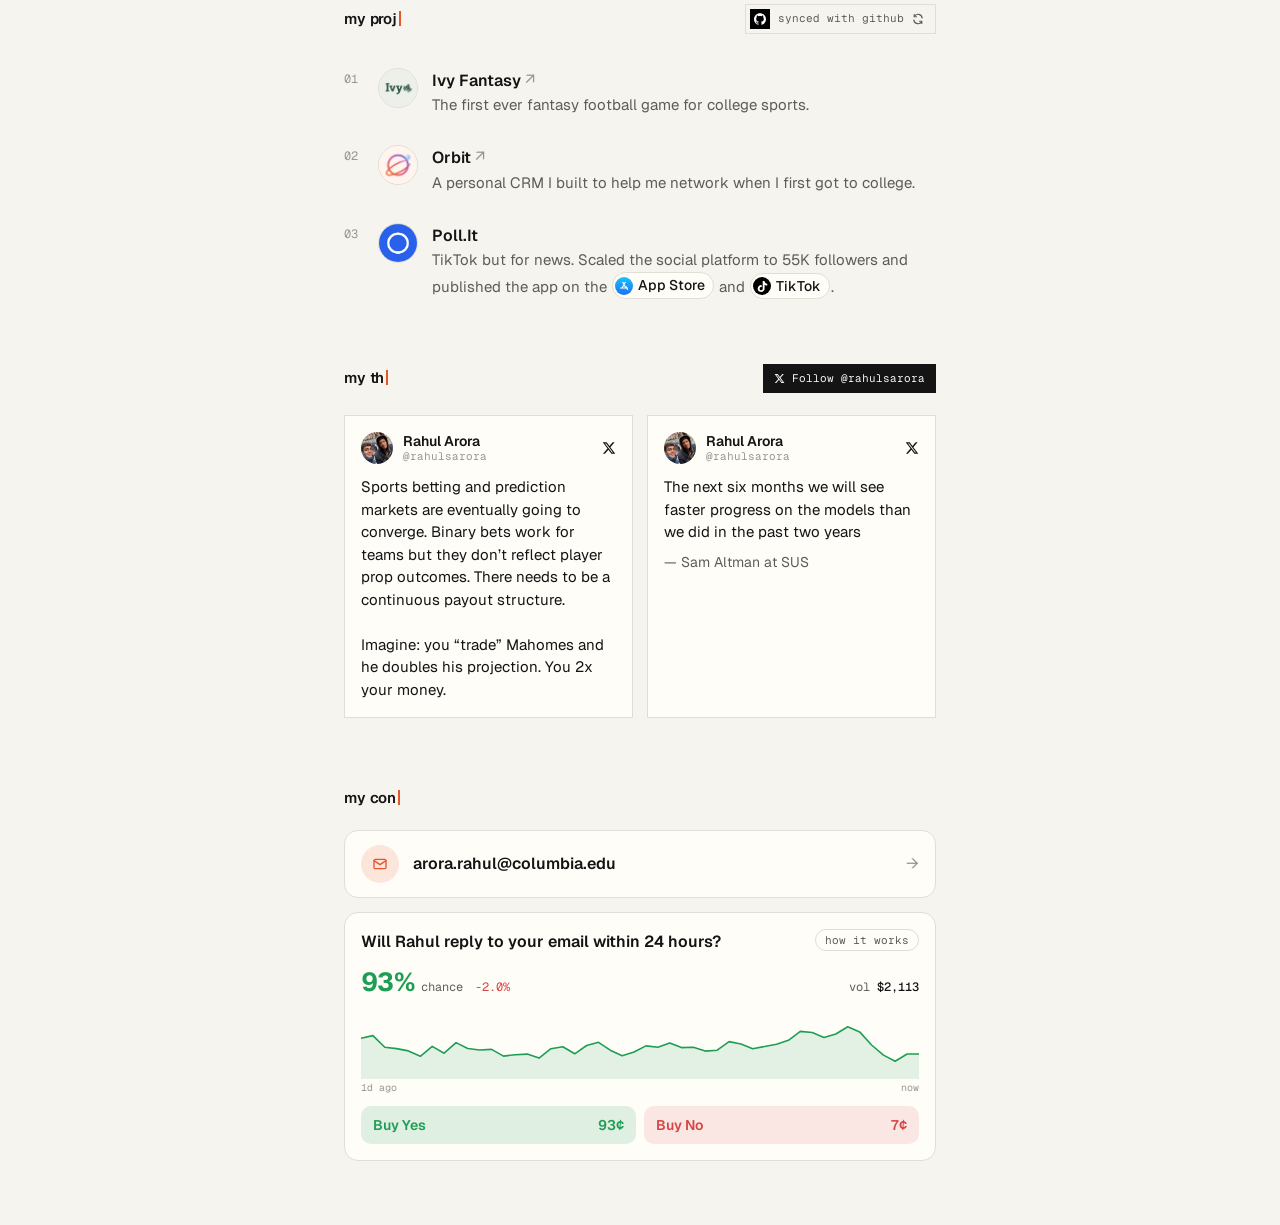
==== commit dde5c267: "Market: names, hover chart, saved history; contact copy and new photo Co-Authored-By: Claude Opus 5." ====
--- a/index.html
+++ b/index.html
@@ -196,11 +196,11 @@
 
 
         <section class="block" aria-labelledby="email">
-            <h2 id="email">email me.</h2>
+            <h2 id="email">my contact.</h2>
 
             <a class="email-card" href="mailto:arora.rahul@columbia.edu">
                 <span class="e-icon" aria-hidden="true"><svg viewBox="0 0 24 24" width="16" height="16" fill="none" stroke="currentColor" stroke-width="2" stroke-linecap="round" stroke-linejoin="round"><rect x="3" y="5" width="18" height="14" rx="2"/><path d="m3 7 9 6 9-6"/></svg></span>
-                <span class="e-text"><span class="e-addr">arora.rahul@columbia.edu</span><span class="e-sub">tap to write me</span></span>
+                <span class="e-text"><span class="e-addr">arora.rahul@columbia.edu</span></span>
                 <span class="arrow" aria-hidden="true">&rarr;</span>
             </a>
 
@@ -215,16 +215,20 @@
                     <span class="pm-change" data-change>+0.0%</span>
                     <span class="pm-vol">vol <b data-vol>$0</b></span>
                 </div>
-                <svg class="pm-chart" viewBox="0 0 300 72" preserveAspectRatio="none" aria-hidden="true">
-                    <path class="pm-area" data-area></path>
-                    <path class="pm-line" data-line></path>
-                </svg>
-                <div class="pm-axis" aria-hidden="true"><span>24h ago</span><span>now</span></div>
+                <div class="pm-plot" data-plot>
+                    <svg class="pm-chart" viewBox="0 0 300 72" preserveAspectRatio="none" aria-hidden="true">
+                        <path class="pm-area" data-area></path>
+                        <path class="pm-line" data-line></path>
+                        <line class="pm-cross" data-cross y1="0" y2="72" hidden></line>
+                    </svg>
+                    <span class="pm-dot" data-dot hidden></span>
+                    <span class="pm-tip" data-tip hidden></span>
+                </div>
+                <div class="pm-axis" aria-hidden="true"><span data-since>24h ago</span><span>now</span></div>
                 <div class="m-row">
                     <button type="button" class="m-yes" data-side="yes">Buy Yes <span data-yes>94&cent;</span></button>
                     <button type="button" class="m-no" data-side="no">Buy No <span data-no>6&cent;</span></button>
                 </div>
-                <p class="pm-feed" data-feed aria-live="polite">&nbsp;</p>
                 <p class="pm-pos" data-pos hidden></p>
                 <div class="pm-info" id="pm-info" hidden>
                     <p>It&rsquo;s a play-money market, so no real money moves. Prices work like odds, so 94&cent; means the market puts a 94% chance on me replying within a day.</p>
@@ -244,6 +248,7 @@
                         <button type="button" class="pm-side yes" data-pick="yes" role="radio">Yes <span data-yes>94&cent;</span></button>
                         <button type="button" class="pm-side no" data-pick="no" role="radio">No <span data-no>6&cent;</span></button>
                     </div>
+                    <label class="pm-name"><span>Your name</span><input type="text" maxlength="20" placeholder="anon" autocomplete="given-name" data-name></label>
                     <label class="pm-amt"><span>Amount</span><span class="pm-amt-in">$<input type="number" min="1" max="1000" step="1" value="10" inputmode="decimal" data-amt></span></label>
                     <div class="pm-presets"><button type="button" data-add="1">+$1</button><button type="button" data-add="10">+$10</button><button type="button" data-add="50">+$50</button><button type="button" data-add="100">+$100</button></div>
                     <dl class="pm-quote">
@@ -253,7 +258,6 @@
                         <div><dt>Price after</dt><dd data-q-after>&ndash;</dd></div>
                     </dl>
                     <button type="button" class="pm-go" data-go>Place trade</button>
-                    <p class="pm-note">Play money. Just for fun.</p>
                 </form>
             </dialog>
         </section>
--- a/styles.css
+++ b/styles.css
@@ -662,6 +662,14 @@
 .pm-chart { display: block; width: 100%; height: 72px; margin-top: 8px; overflow: visible; }
 .pm-line { fill: none; stroke: var(--yes); stroke-width: 1.6; vector-effect: non-scaling-stroke; stroke-linejoin: round; }
 .pm-area { fill: color-mix(in srgb, var(--yes) 12%, transparent); stroke: none; }
+.pm-plot { position: relative; margin-top: 8px; touch-action: pan-y; cursor: crosshair; }
+.pm-plot .pm-chart { margin-top: 0; }
+.pm-cross[hidden] { display: none; }
+.pm-cross { stroke: var(--faint); stroke-width: 1; stroke-dasharray: 2 3; vector-effect: non-scaling-stroke; }
+.pm-dot { position: absolute; width: 9px; height: 9px; margin: -4.5px 0 0 -4.5px; border-radius: 50%; background: var(--yes); box-shadow: 0 0 0 3px var(--card); pointer-events: none; }
+.pm-tip { position: absolute; bottom: calc(100% + 6px); transform: translateX(-50%); padding: 5px 8px; border-radius: 8px; background: var(--ink); color: var(--paper); font: 11px/1.35 var(--mono); white-space: nowrap; pointer-events: none; z-index: 2; }
+.pm-tip b { font-weight: 600; }
+.pm-tip small { display: block; opacity: .7; font-size: 10px; }
 .pm-axis { display: flex; justify-content: space-between; color: var(--faint); font: 10px var(--mono); margin-top: 2px; }
 
 .m-row { display: flex; gap: 8px; margin-top: 12px; }
@@ -680,10 +688,7 @@
 .m-no { background: color-mix(in srgb, var(--no) 12%, transparent); color: var(--no); }
 .m-yes:hover, .m-no:hover { transform: translateY(-1px); filter: brightness(1.05); }
 
-.pm-feed { margin-top: 10px; color: var(--faint); font: 11px var(--mono); min-height: 1.4em; }
-.pm-feed .flash { animation: pm-flash 1.2s ease; }
-@keyframes pm-flash { from { color: var(--ink); } to { color: var(--faint); } }
-.pm-pos { margin-top: 4px; font: 11px var(--mono); color: var(--soft); }
+.pm-pos { margin-top: 10px; font: 11px var(--mono); color: var(--soft); }
 .pm-info { margin-top: 12px; padding-top: 12px; border-top: 1px dashed var(--line); color: var(--soft); font-size: 14px; }
 .pm-info p + p { margin-top: 8px; }
 
@@ -708,6 +713,9 @@
 .pm-side { flex: 1; display: flex; justify-content: space-between; padding: 10px 12px; border-radius: 10px; border: 1.5px solid var(--line); background: none; color: var(--soft); font: 600 14px var(--sans); cursor: pointer; }
 .pm-side.yes[aria-checked="true"] { border-color: var(--yes); color: var(--yes); background: color-mix(in srgb, var(--yes) 10%, transparent); }
 .pm-side.no[aria-checked="true"] { border-color: var(--no); color: var(--no); background: color-mix(in srgb, var(--no) 10%, transparent); }
+.pm-name { display: flex; align-items: center; justify-content: space-between; gap: 12px; margin-top: 14px; font-weight: 600; }
+.pm-name input { width: 60%; padding: 7px 10px; border: 1px solid var(--line); border-radius: 8px; background: none; color: var(--ink); font: 500 14px var(--sans); text-align: right; outline: none; }
+.pm-name input:focus { border-color: var(--ink); }
 .pm-amt { display: flex; align-items: center; justify-content: space-between; margin-top: 14px; font-weight: 600; }
 .pm-amt-in { display: flex; align-items: center; font: 600 22px var(--sans); }
 .pm-amt-in input { width: 4ch; margin-left: 2px; border: 0; background: none; color: var(--ink); font: inherit; text-align: right; outline: none; }
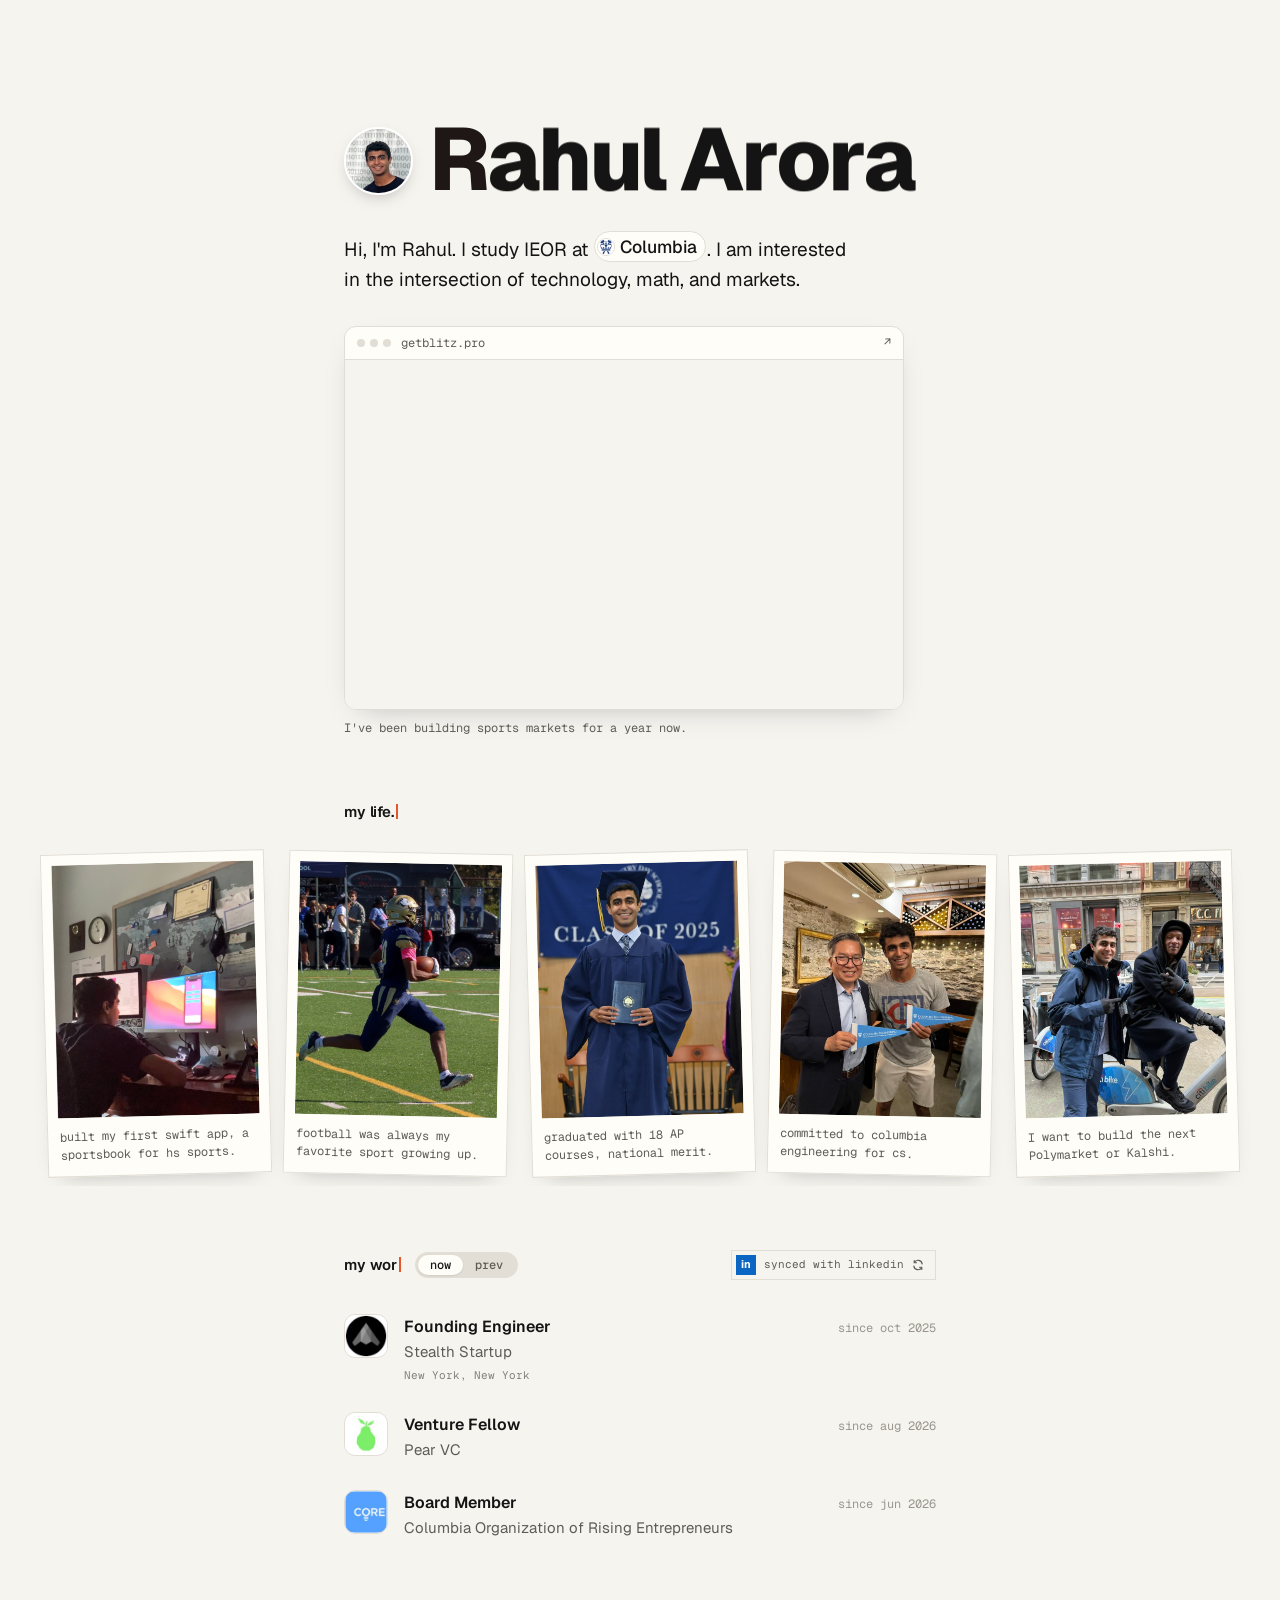
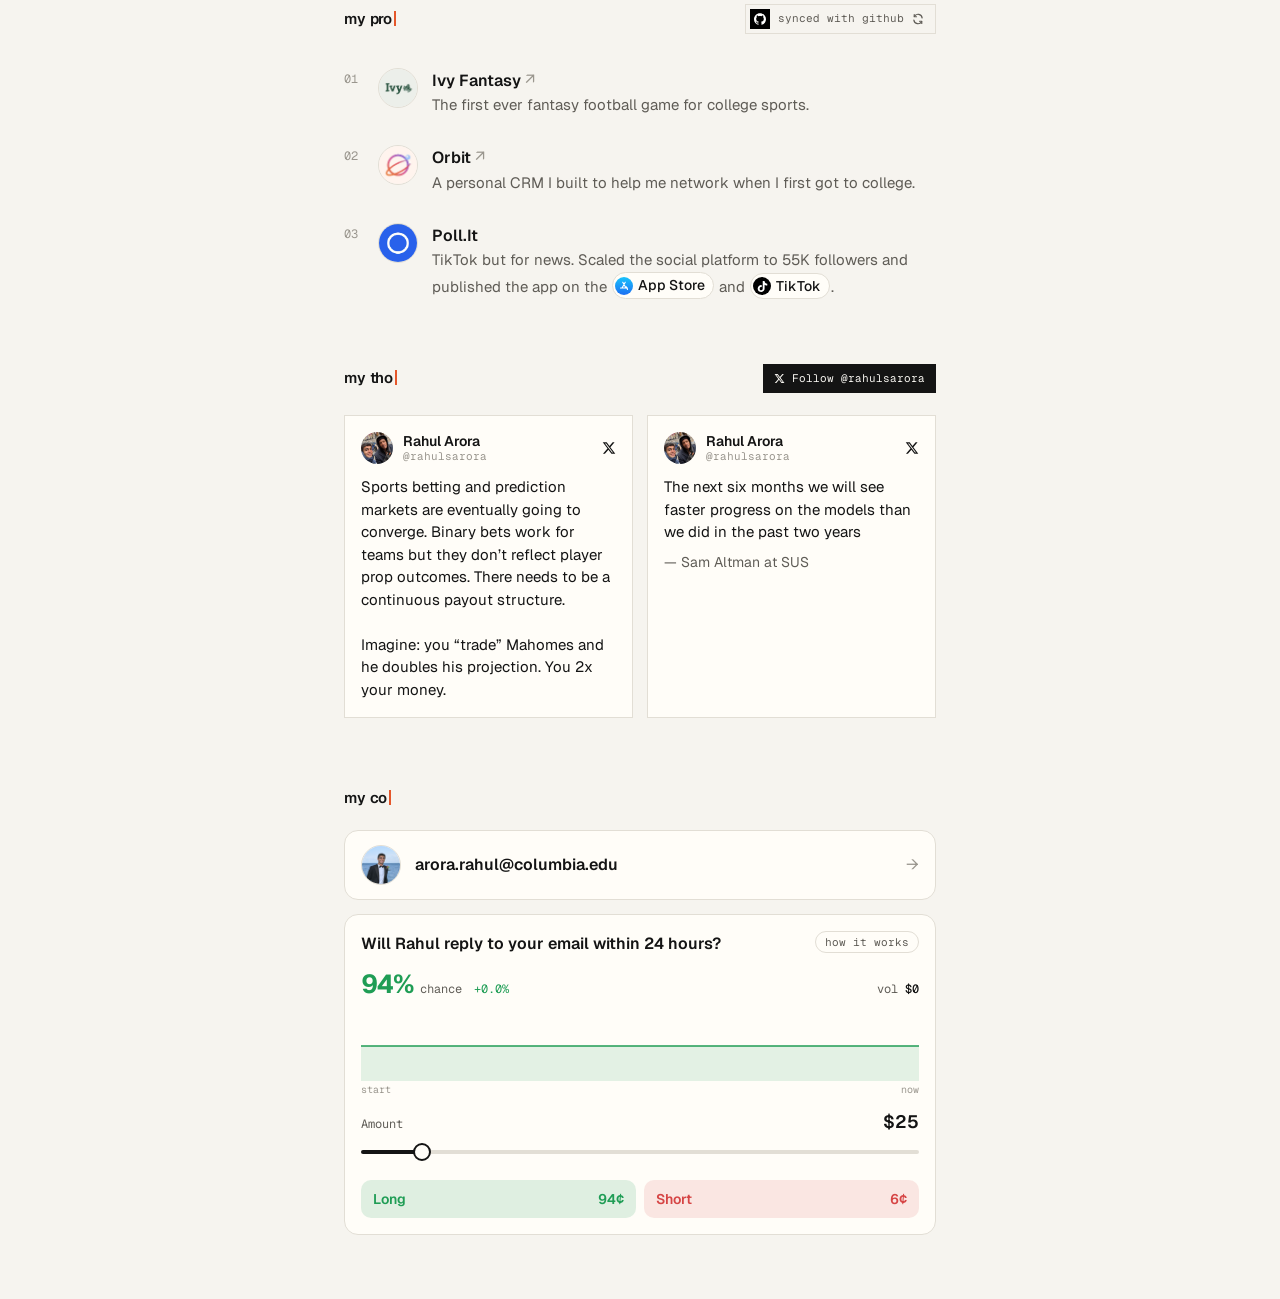
==== commit 3719a1e7: "Market: real user-driven trading with slider, long/short and floating price; restore photo Co-Author" ====
--- a/index.html
+++ b/index.html
@@ -199,12 +199,12 @@
             <h2 id="email">my contact.</h2>
 
             <a class="email-card" href="mailto:arora.rahul@columbia.edu">
-                <span class="e-icon" aria-hidden="true"><svg viewBox="0 0 24 24" width="16" height="16" fill="none" stroke="currentColor" stroke-width="2" stroke-linecap="round" stroke-linejoin="round"><rect x="3" y="5" width="18" height="14" rx="2"/><path d="m3 7 9 6 9-6"/></svg></span>
+                <img class="e-pic" src="contact.jpg" alt="" width="40" height="40">
                 <span class="e-text"><span class="e-addr">arora.rahul@columbia.edu</span></span>
                 <span class="arrow" aria-hidden="true">&rarr;</span>
             </a>
 
-            <!-- Play-money prediction market. Pricing and the background traders live in main.js -->
+            <!-- Play-money prediction market. Pricing and trading live in main.js -->
             <div class="market" id="pm">
                 <div class="pm-top">
                     <p class="m-q">Will Rahul reply to your email within 24 hours?</p>
@@ -225,41 +225,20 @@
                     <span class="pm-tip" data-tip hidden></span>
                 </div>
                 <div class="pm-axis" aria-hidden="true"><span data-since>24h ago</span><span>now</span></div>
-                <div class="m-row">
-                    <button type="button" class="m-yes" data-side="yes">Buy Yes <span data-yes>94&cent;</span></button>
-                    <button type="button" class="m-no" data-side="no">Buy No <span data-no>6&cent;</span></button>
-                </div>
-                <p class="pm-pos" data-pos hidden></p>
+                <div class="pm-trade">
+                    <label class="pm-amt" for="pm-amt"><span>Amount</span><b data-amt-out>$25</b></label>
+                    <input class="pm-slider" id="pm-amt" type="range" min="1" max="250" step="1" value="25" data-amt>
+                    <div class="m-row">
+                        <button type="button" class="m-yes" data-side="yes"><span>Long</span><span data-yes>94&cent;</span></button>
+                        <button type="button" class="m-no" data-side="no"><span>Short</span><span data-no>6&cent;</span></button>
+                    </div>
+                </div>
                 <div class="pm-info" id="pm-info" hidden>
-                    <p>It&rsquo;s a play-money market, so no real money moves. Prices work like odds, so 94&cent; means the market puts a 94% chance on me replying within a day.</p>
-                    <p>An automated market maker (LMSR) sets every price. Each trade nudges it, so buying Yes pushes Yes up and No down. Bots trade in the background to keep it moving.</p>
-                    <p>A Yes share pays $1 if I reply in time. A No share pays $1 if I don&rsquo;t.</p>
-                </div>
-            </div>
-
-            <dialog class="pm-modal" id="pm-modal">
-                <form method="dialog" class="pm-form">
-                    <div class="pm-m-head">
-                        <span class="pm-m-title">Trade</span>
-                        <button value="cancel" class="pm-x" aria-label="Close">&times;</button>
-                    </div>
-                    <p class="pm-m-q">Will Rahul reply to your email within 24 hours?</p>
-                    <div class="pm-sides" role="radiogroup" aria-label="Side">
-                        <button type="button" class="pm-side yes" data-pick="yes" role="radio">Yes <span data-yes>94&cent;</span></button>
-                        <button type="button" class="pm-side no" data-pick="no" role="radio">No <span data-no>6&cent;</span></button>
-                    </div>
-                    <label class="pm-name"><span>Your name</span><input type="text" maxlength="20" placeholder="anon" autocomplete="given-name" data-name></label>
-                    <label class="pm-amt"><span>Amount</span><span class="pm-amt-in">$<input type="number" min="1" max="1000" step="1" value="10" inputmode="decimal" data-amt></span></label>
-                    <div class="pm-presets"><button type="button" data-add="1">+$1</button><button type="button" data-add="10">+$10</button><button type="button" data-add="50">+$50</button><button type="button" data-add="100">+$100</button></div>
-                    <dl class="pm-quote">
-                        <div><dt>Avg price</dt><dd data-q-avg>&ndash;</dd></div>
-                        <div><dt>Shares</dt><dd data-q-shares>&ndash;</dd></div>
-                        <div><dt>Payout if right</dt><dd data-q-pay>&ndash;</dd></div>
-                        <div><dt>Price after</dt><dd data-q-after>&ndash;</dd></div>
-                    </dl>
-                    <button type="button" class="pm-go" data-go>Place trade</button>
-                </form>
-            </dialog>
+                    <p>It&rsquo;s a play-money market that starts fresh for you, with $0 volume. Prices work like odds, so 94&cent; means a 94% chance I reply within a day.</p>
+                    <p>An automated market maker (LMSR) sets the price. Pick an amount with the slider, then go long (Yes) or short (No). Every trade moves the price, and bigger trades move it more.</p>
+                    <p>A long share pays $1 if I reply in time. A short share pays $1 if I don&rsquo;t.</p>
+                </div>
+            </div>
         </section>
     </main>
     <script src="main.js"></script>
--- a/styles.css
+++ b/styles.css
@@ -631,10 +631,9 @@
     transition: border-color .2s ease, transform .2s ease;
 }
 .email-card:hover { border-color: var(--court); transform: translateY(-1px); }
-.e-icon { display: grid; place-items: center; width: 38px; height: 38px; border-radius: 50%; background: color-mix(in srgb, var(--court) 14%, transparent); color: var(--court); flex-shrink: 0; }
+.e-pic { width: 40px; height: 40px; border-radius: 50%; object-fit: cover; flex-shrink: 0; border: 1px solid var(--line); }
 .e-text { display: flex; flex-direction: column; min-width: 0; }
 .e-addr { font-weight: 600; font-size: 16px; overflow-wrap: anywhere; }
-.e-sub { color: var(--faint); font: 11px var(--mono); }
 .email-card .arrow { margin-left: auto; color: var(--faint); transition: transform .2s ease, color .2s ease; }
 .email-card:hover .arrow { color: var(--court); transform: translateX(4px); }
 
@@ -646,7 +645,7 @@
     background: var(--card);
     border: 1px solid var(--line);
 }
-.market, .pm-modal { --yes: #1f9d55; --no: #d64545; }
+.market { --yes: #1f9d55; --no: #d64545; }
 .pm-top { display: flex; align-items: flex-start; gap: 12px; }
 .m-q { font-weight: 600; }
 .pm-info-btn { margin-left: auto; flex-shrink: 0; background: none; border: 1px solid var(--line); border-radius: 999px; padding: 3px 9px; color: var(--soft); font: 11px var(--mono); cursor: pointer; }
@@ -688,48 +687,9 @@
 .m-no { background: color-mix(in srgb, var(--no) 12%, transparent); color: var(--no); }
 .m-yes:hover, .m-no:hover { transform: translateY(-1px); filter: brightness(1.05); }
 
-.pm-pos { margin-top: 10px; font: 11px var(--mono); color: var(--soft); }
 .pm-info { margin-top: 12px; padding-top: 12px; border-top: 1px dashed var(--line); color: var(--soft); font-size: 14px; }
 .pm-info p + p { margin-top: 8px; }
 
-/* Trade modal */
-.pm-modal {
-    width: min(380px, calc(100vw - 32px));
-    padding: 18px;
-    border: 1px solid var(--line);
-    border-radius: 16px;
-    background: var(--card);
-    color: var(--ink);
-    box-shadow: 0 30px 60px -20px rgba(0,0,0,.4);
-}
-.pm-modal::backdrop { background: rgba(10,10,10,.35); backdrop-filter: blur(3px); }
-.pm-modal[open] { animation: pm-in .25s cubic-bezier(.2,.8,.2,1); }
-@keyframes pm-in { from { opacity: 0; transform: translateY(10px) scale(.98); } }
-.pm-m-head { display: flex; align-items: center; }
-.pm-m-title { font-weight: 700; }
-.pm-x { margin-left: auto; background: none; border: 0; font-size: 22px; line-height: 1; color: var(--faint); cursor: pointer; }
-.pm-m-q { margin-top: 4px; color: var(--soft); font-size: 14px; }
-.pm-sides { display: flex; gap: 8px; margin-top: 14px; }
-.pm-side { flex: 1; display: flex; justify-content: space-between; padding: 10px 12px; border-radius: 10px; border: 1.5px solid var(--line); background: none; color: var(--soft); font: 600 14px var(--sans); cursor: pointer; }
-.pm-side.yes[aria-checked="true"] { border-color: var(--yes); color: var(--yes); background: color-mix(in srgb, var(--yes) 10%, transparent); }
-.pm-side.no[aria-checked="true"] { border-color: var(--no); color: var(--no); background: color-mix(in srgb, var(--no) 10%, transparent); }
-.pm-name { display: flex; align-items: center; justify-content: space-between; gap: 12px; margin-top: 14px; font-weight: 600; }
-.pm-name input { width: 60%; padding: 7px 10px; border: 1px solid var(--line); border-radius: 8px; background: none; color: var(--ink); font: 500 14px var(--sans); text-align: right; outline: none; }
-.pm-name input:focus { border-color: var(--ink); }
-.pm-amt { display: flex; align-items: center; justify-content: space-between; margin-top: 14px; font-weight: 600; }
-.pm-amt-in { display: flex; align-items: center; font: 600 22px var(--sans); }
-.pm-amt-in input { width: 4ch; margin-left: 2px; border: 0; background: none; color: var(--ink); font: inherit; text-align: right; outline: none; }
-.pm-presets { display: flex; gap: 6px; margin-top: 8px; justify-content: flex-end; }
-.pm-presets button { border: 1px solid var(--line); background: none; border-radius: 999px; padding: 3px 9px; color: var(--soft); font: 11px var(--mono); cursor: pointer; }
-.pm-presets button:hover { color: var(--ink); border-color: var(--ink); }
-.pm-quote { margin: 14px 0 0; padding: 10px 0; border-top: 1px solid var(--line); border-bottom: 1px solid var(--line); font-size: 13px; }
-.pm-quote div { display: flex; justify-content: space-between; padding: 3px 0; }
-.pm-quote dt { color: var(--soft); }
-.pm-quote dd { margin: 0; font-family: var(--mono); }
-.pm-go { width: 100%; margin-top: 14px; padding: 12px; border: 0; border-radius: 10px; background: var(--yes); color: #fff; font: 600 15px var(--sans); cursor: pointer; transition: filter .15s ease; }
-.pm-go.no { background: var(--no); }
-.pm-go:hover { filter: brightness(1.08); }
-.pm-note { margin-top: 8px; text-align: center; color: var(--faint); font: 11px var(--mono); }
 
 
 .contact { margin-top: 20px; font-weight: 500; }
@@ -764,3 +724,31 @@
 
 /* Lists whose rows carry their own bottom padding: pull the section edge back up so gaps match */
 .work, .xps { margin-bottom: -14px; }
+
+/* Market trade controls: slider + long/short */
+.pm-trade { margin-top: 14px; }
+.pm-amt { display: flex; justify-content: space-between; align-items: baseline; font: 12px var(--mono); color: var(--soft); }
+.pm-amt b { font: 600 18px var(--sans); color: var(--ink); }
+.pm-slider { width: 100%; margin: 8px 0 0; height: 22px; background: none; -webkit-appearance: none; appearance: none; cursor: pointer; --fill: 5%; }
+.pm-slider::-webkit-slider-runnable-track { height: 4px; border-radius: 4px; background: linear-gradient(to right, var(--ink) var(--fill), var(--line) var(--fill)); }
+.pm-slider::-moz-range-track { height: 4px; border-radius: 4px; background: linear-gradient(to right, var(--ink) var(--fill), var(--line) var(--fill)); }
+.pm-slider::-webkit-slider-thumb { -webkit-appearance: none; width: 18px; height: 18px; margin-top: -7px; border-radius: 50%; background: var(--card); border: 2px solid var(--ink); }
+.pm-slider::-moz-range-thumb { width: 14px; height: 14px; border-radius: 50%; background: var(--card); border: 2px solid var(--ink); }
+.pm-trade .m-row { margin-top: 10px; }
+.m-yes:active, .m-no:active { transform: scale(.97); }
+
+/* Floating price change after a trade */
+.pm-float { position: absolute; right: 0; transform: translate(0, -50%); padding: 3px 8px; border-radius: 999px; font: 600 13px var(--sans); white-space: nowrap; pointer-events: none; animation: pm-float 1.8s cubic-bezier(.2,.8,.2,1) forwards; }
+.pm-float.up { color: var(--yes); background: color-mix(in srgb, var(--yes) 14%, var(--card)); }
+.pm-float.down { color: var(--no); background: color-mix(in srgb, var(--no) 14%, var(--card)); }
+@keyframes pm-float {
+    0% { opacity: 0; transform: translate(0, -20%) scale(.9); }
+    15% { opacity: 1; transform: translate(0, -60%) scale(1); }
+    75% { opacity: 1; }
+    100% { opacity: 0; transform: translate(0, -180%); }
+}
+.pm-big b.bump { animation: pm-bump .5s ease; }
+@keyframes pm-bump { 40% { transform: scale(1.08); } }
+.pm-big b { display: inline-block; }
+@keyframes pm-fade { 0%, 80% { opacity: 1; } 100% { opacity: 0; } }
+@media (prefers-reduced-motion: reduce) { .pm-float { animation: pm-fade 2s forwards; transform: translate(0, -60%); } .pm-big b.bump { animation: none; } }
